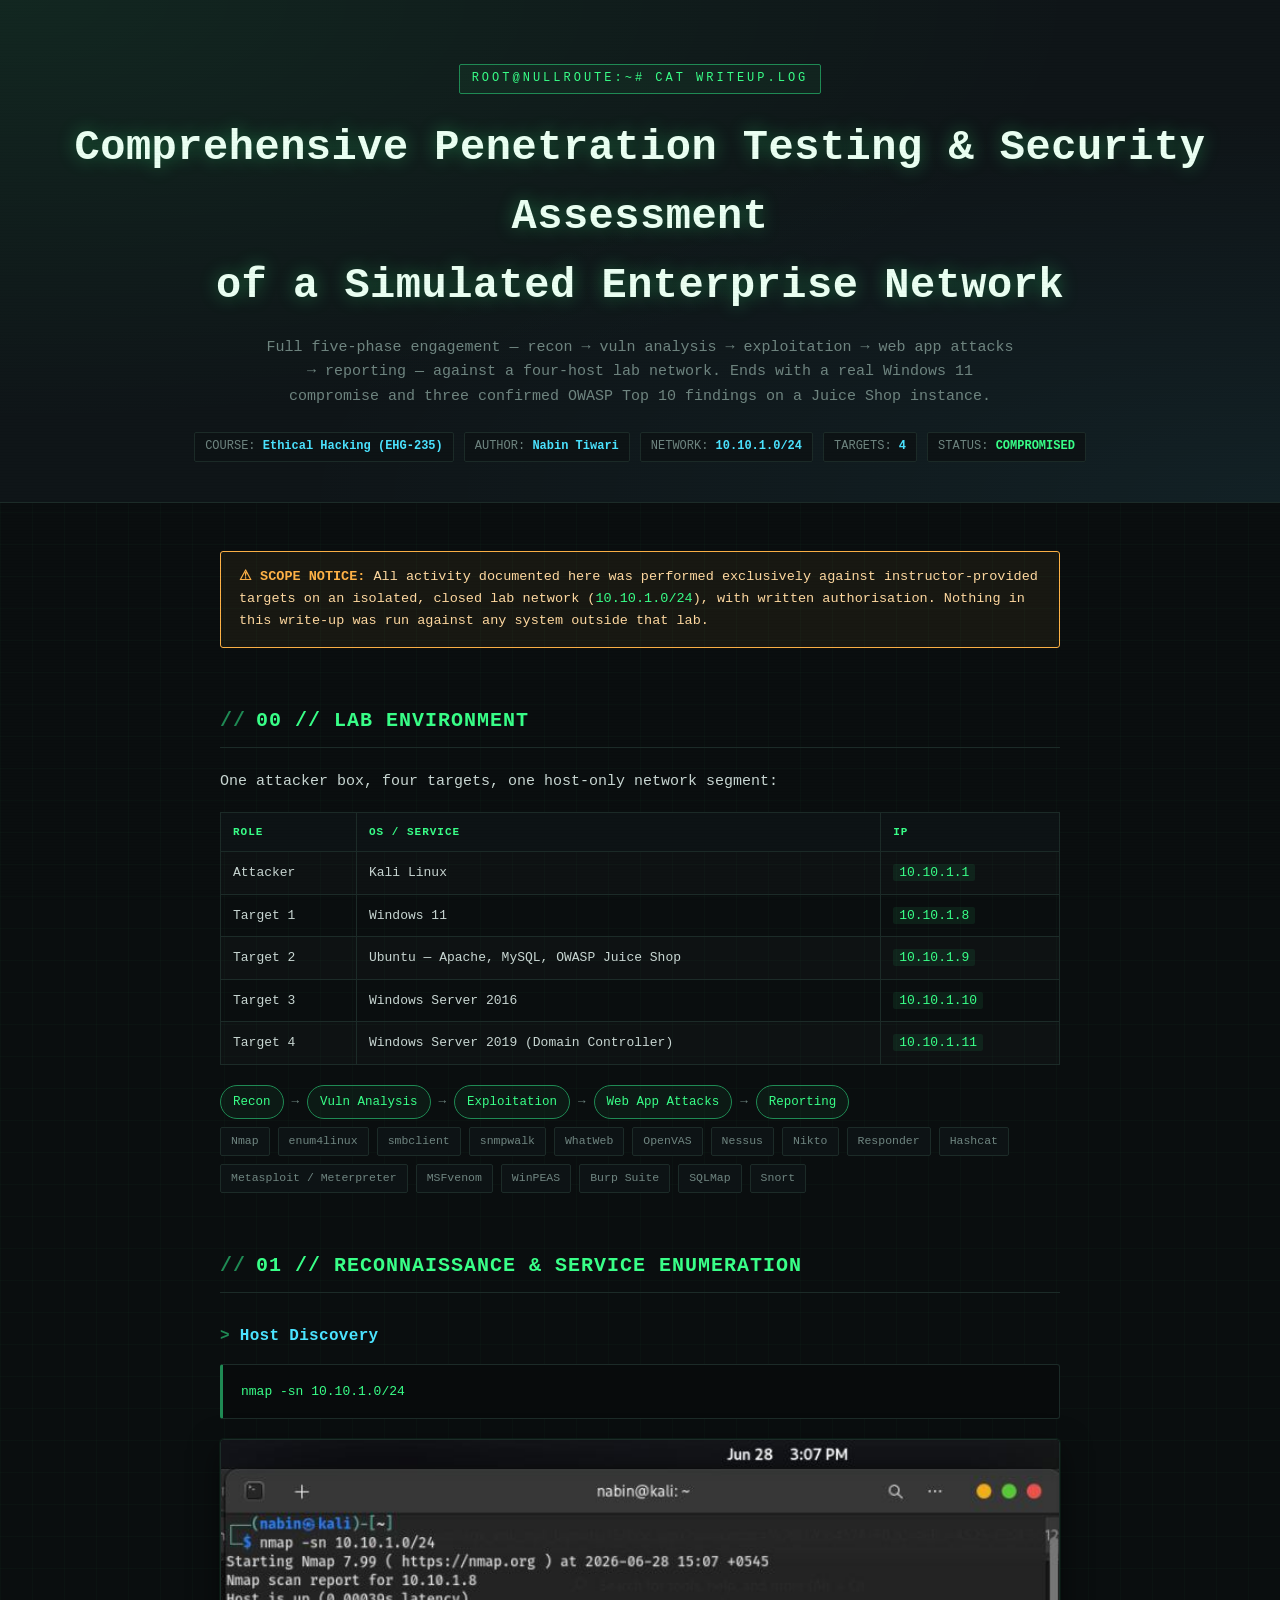
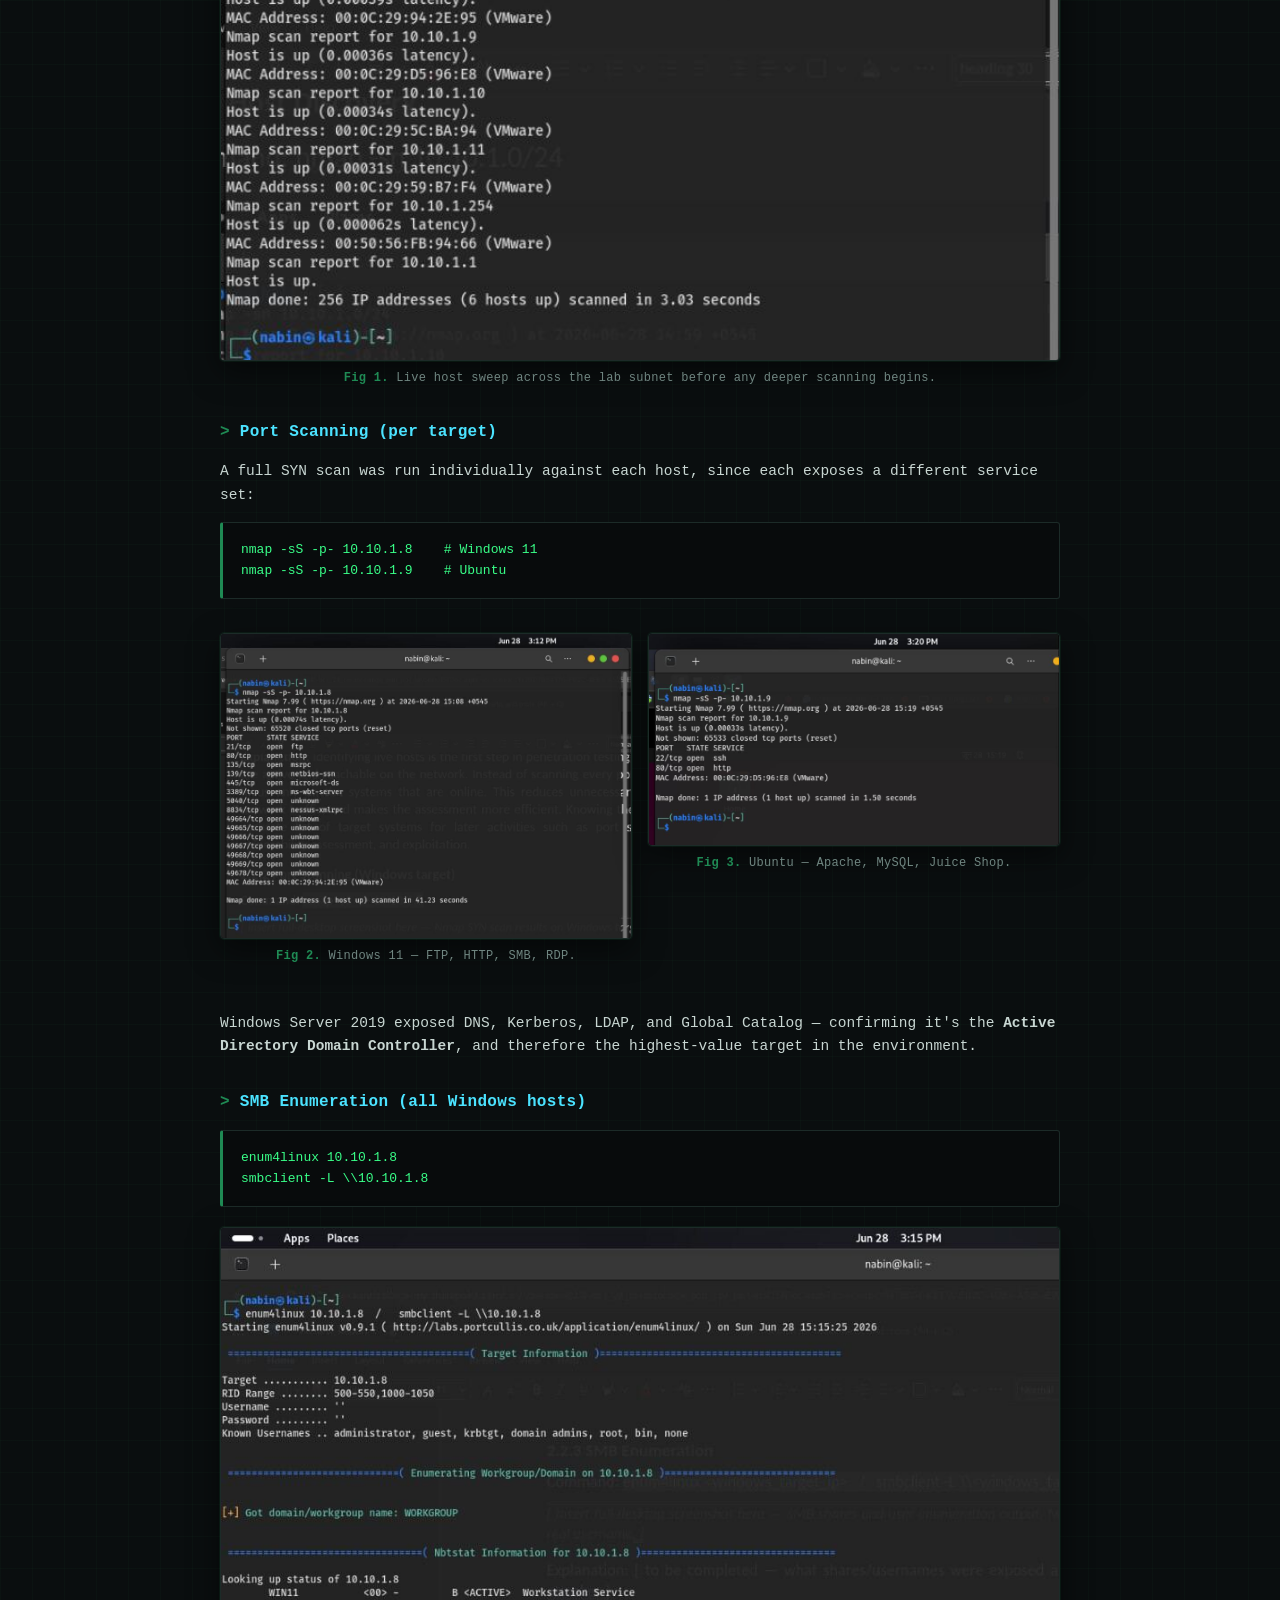
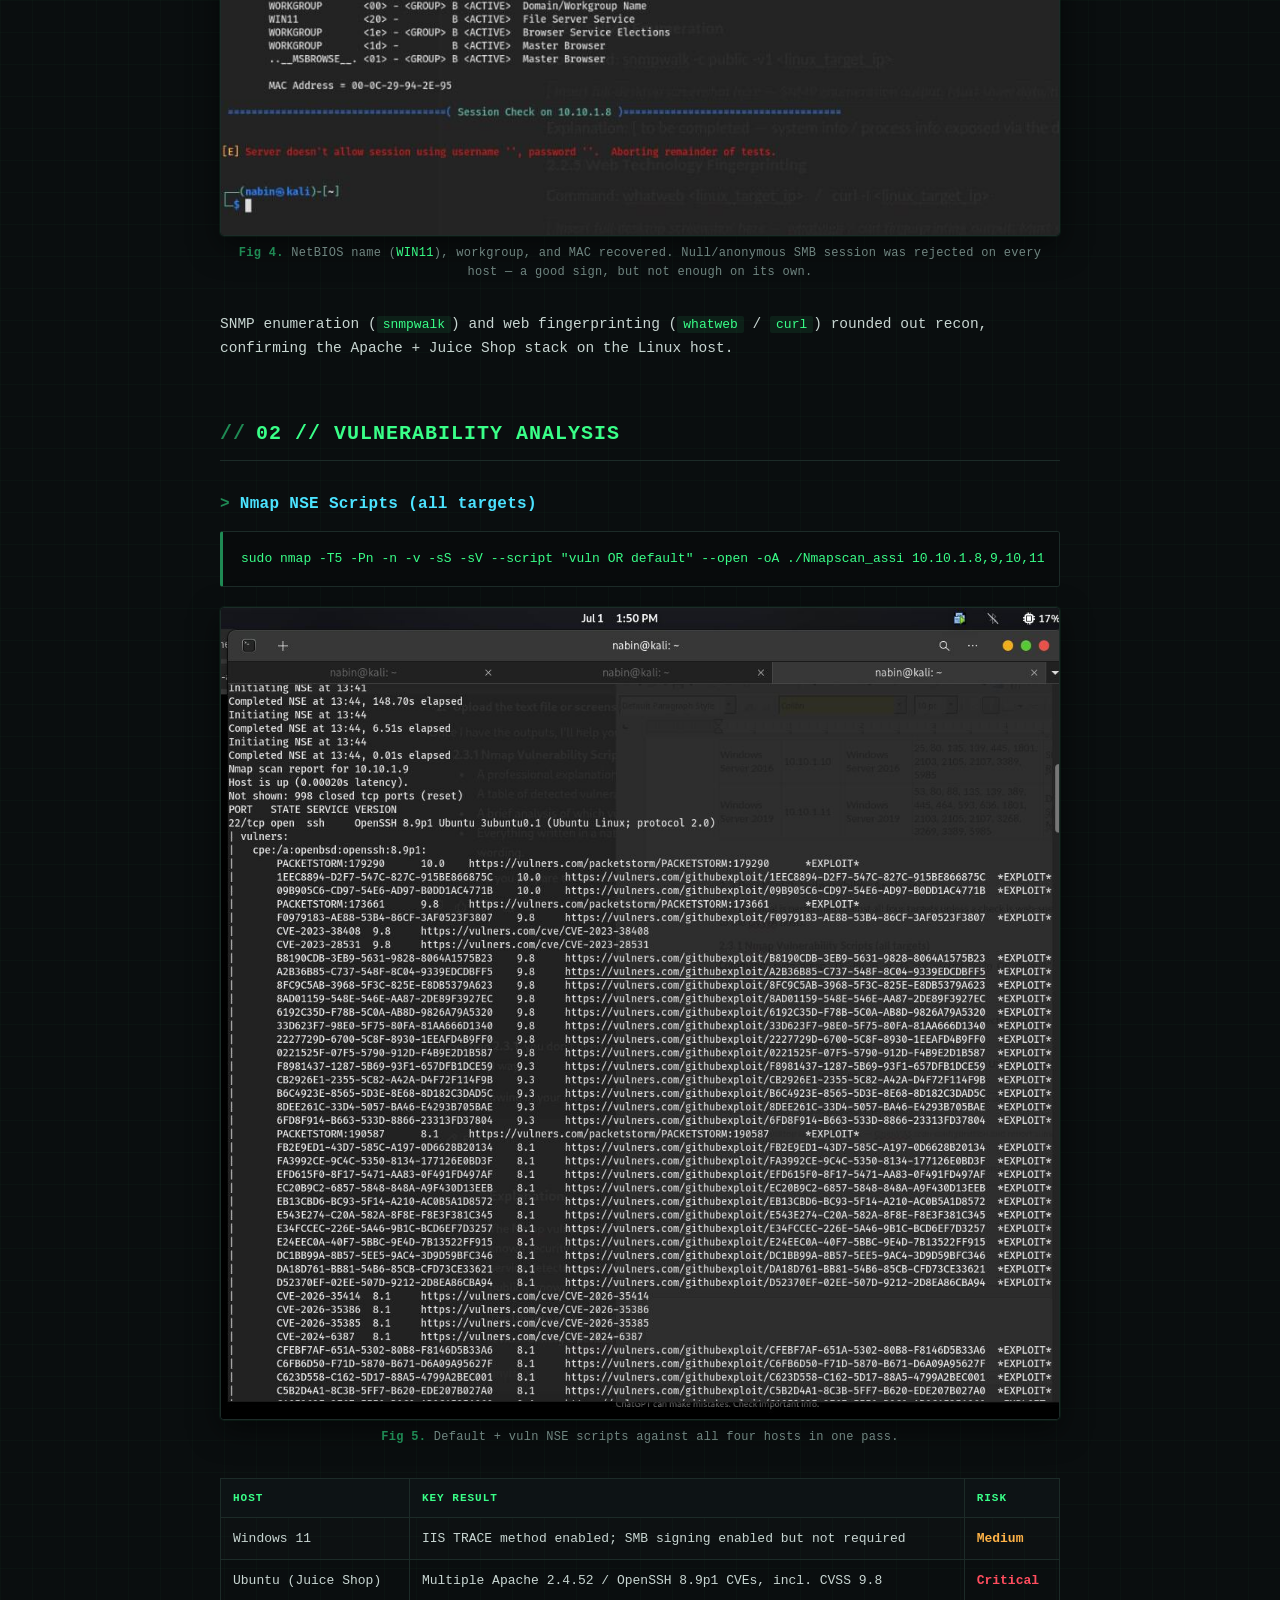
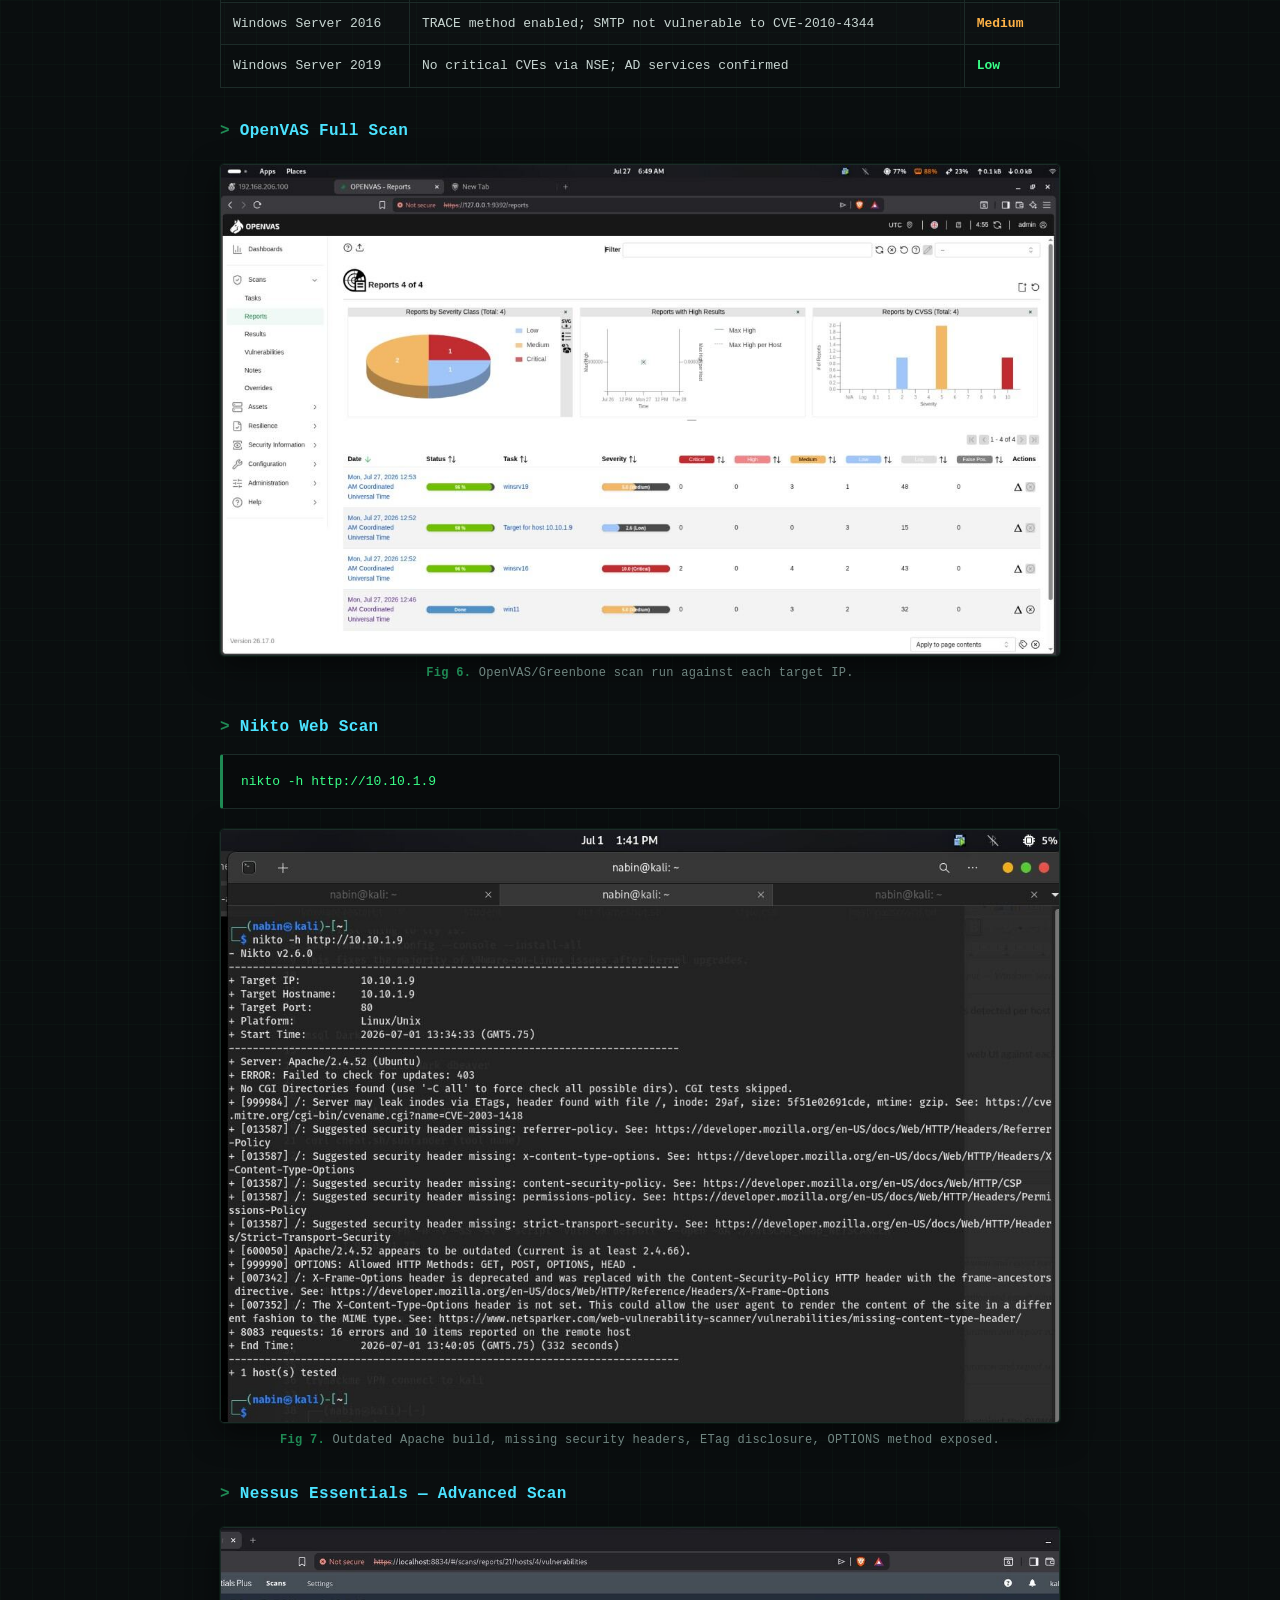
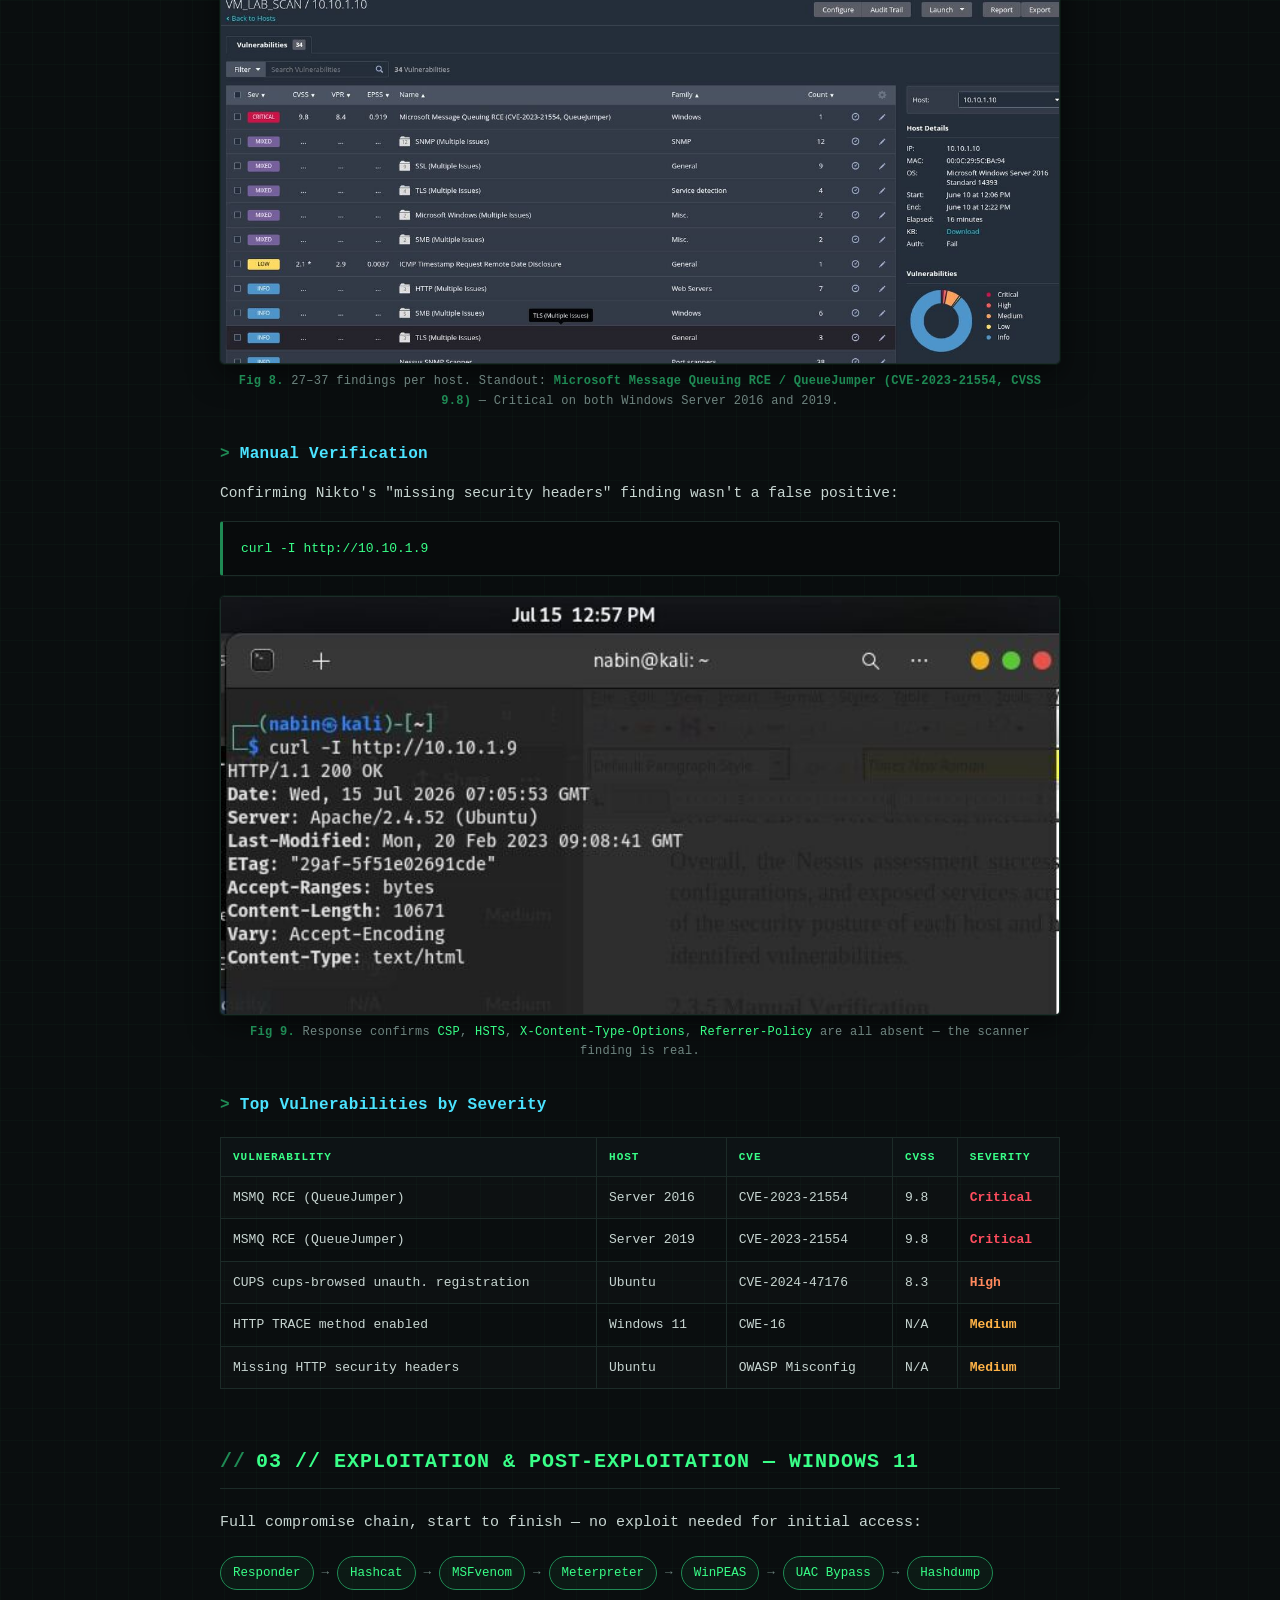
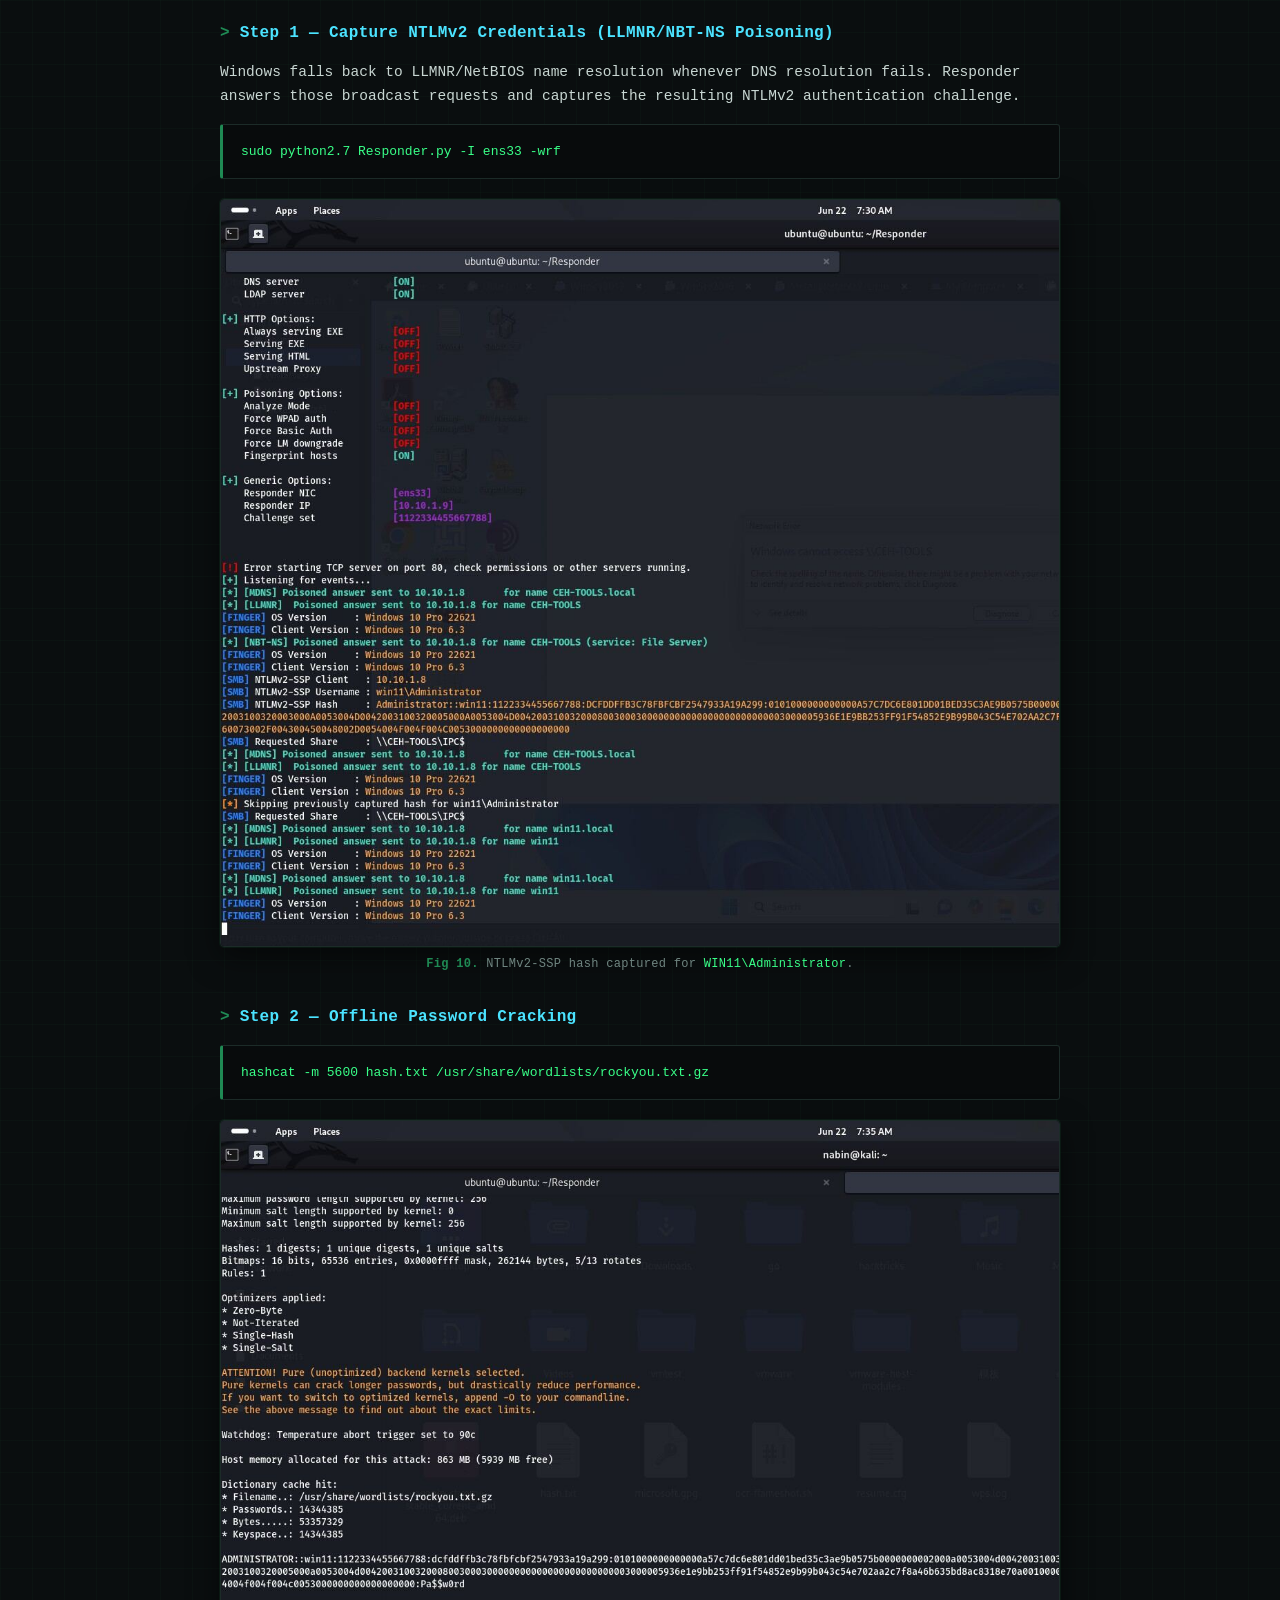
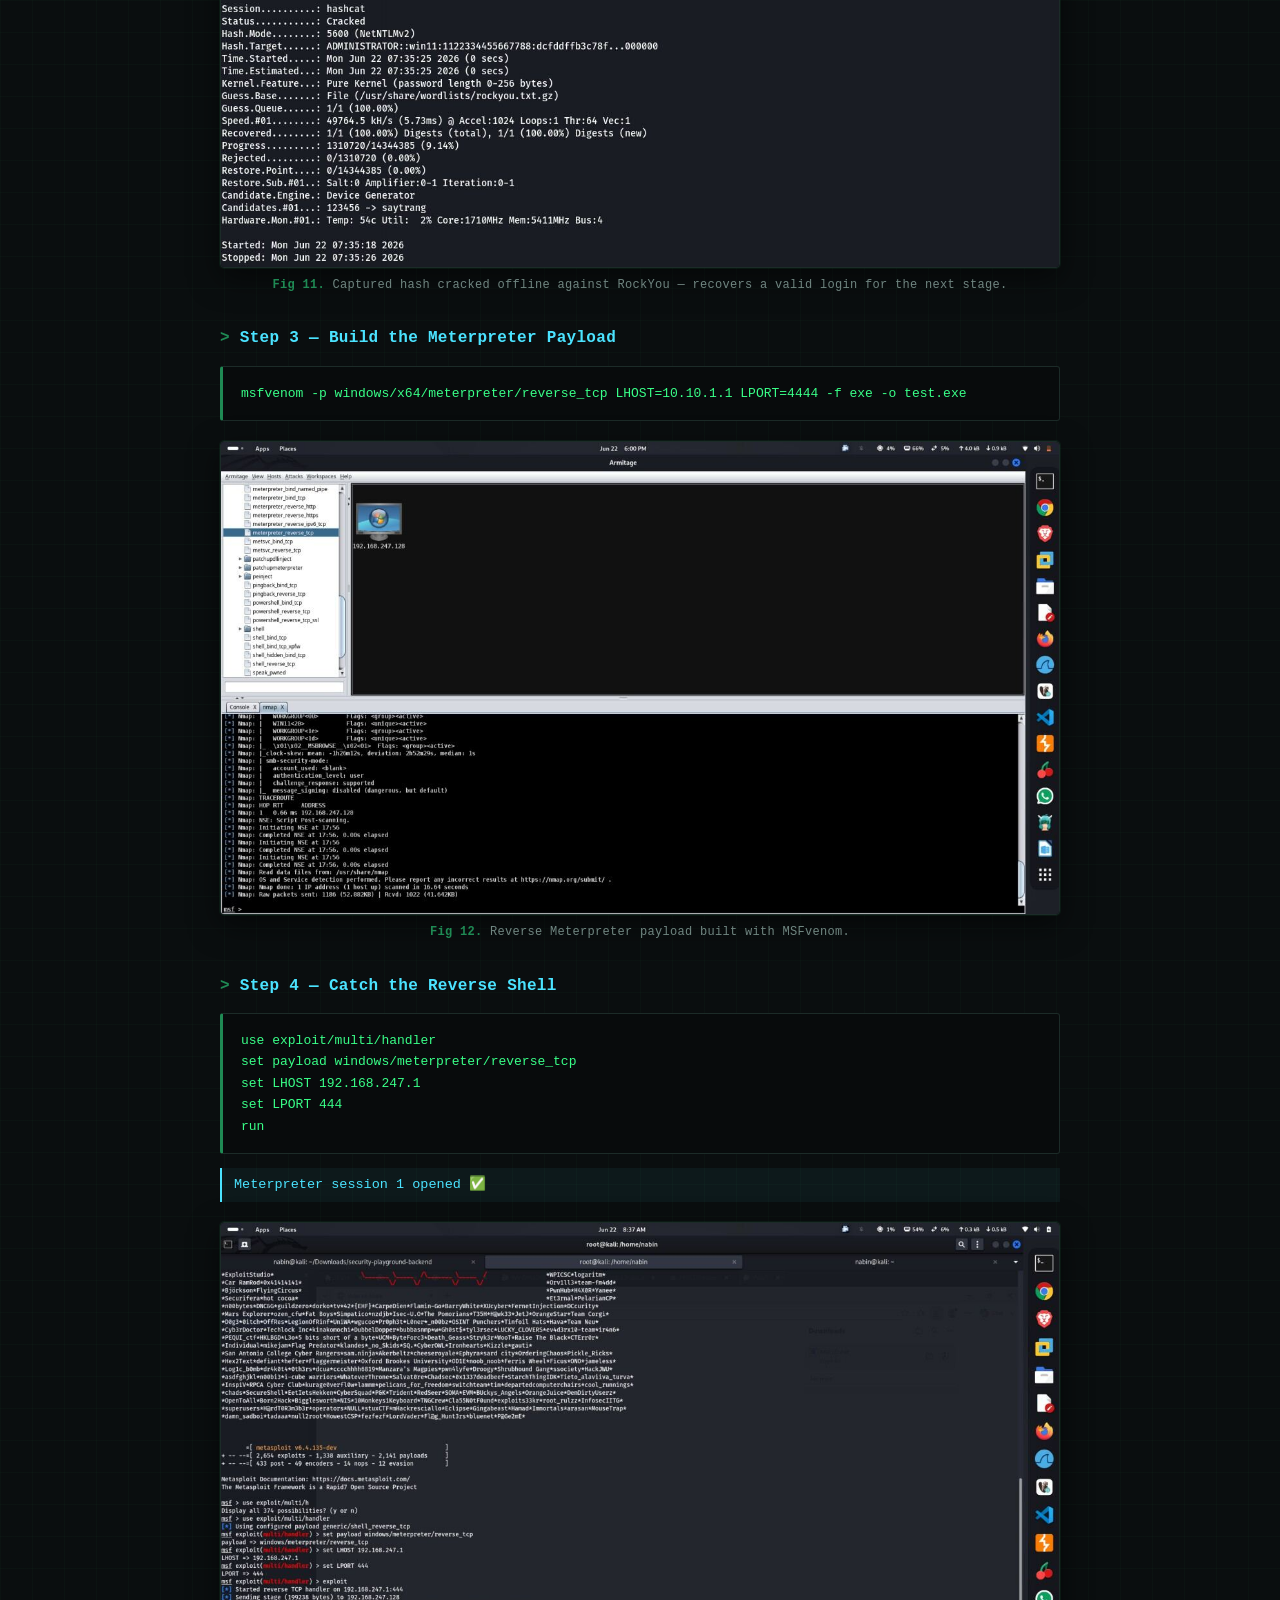
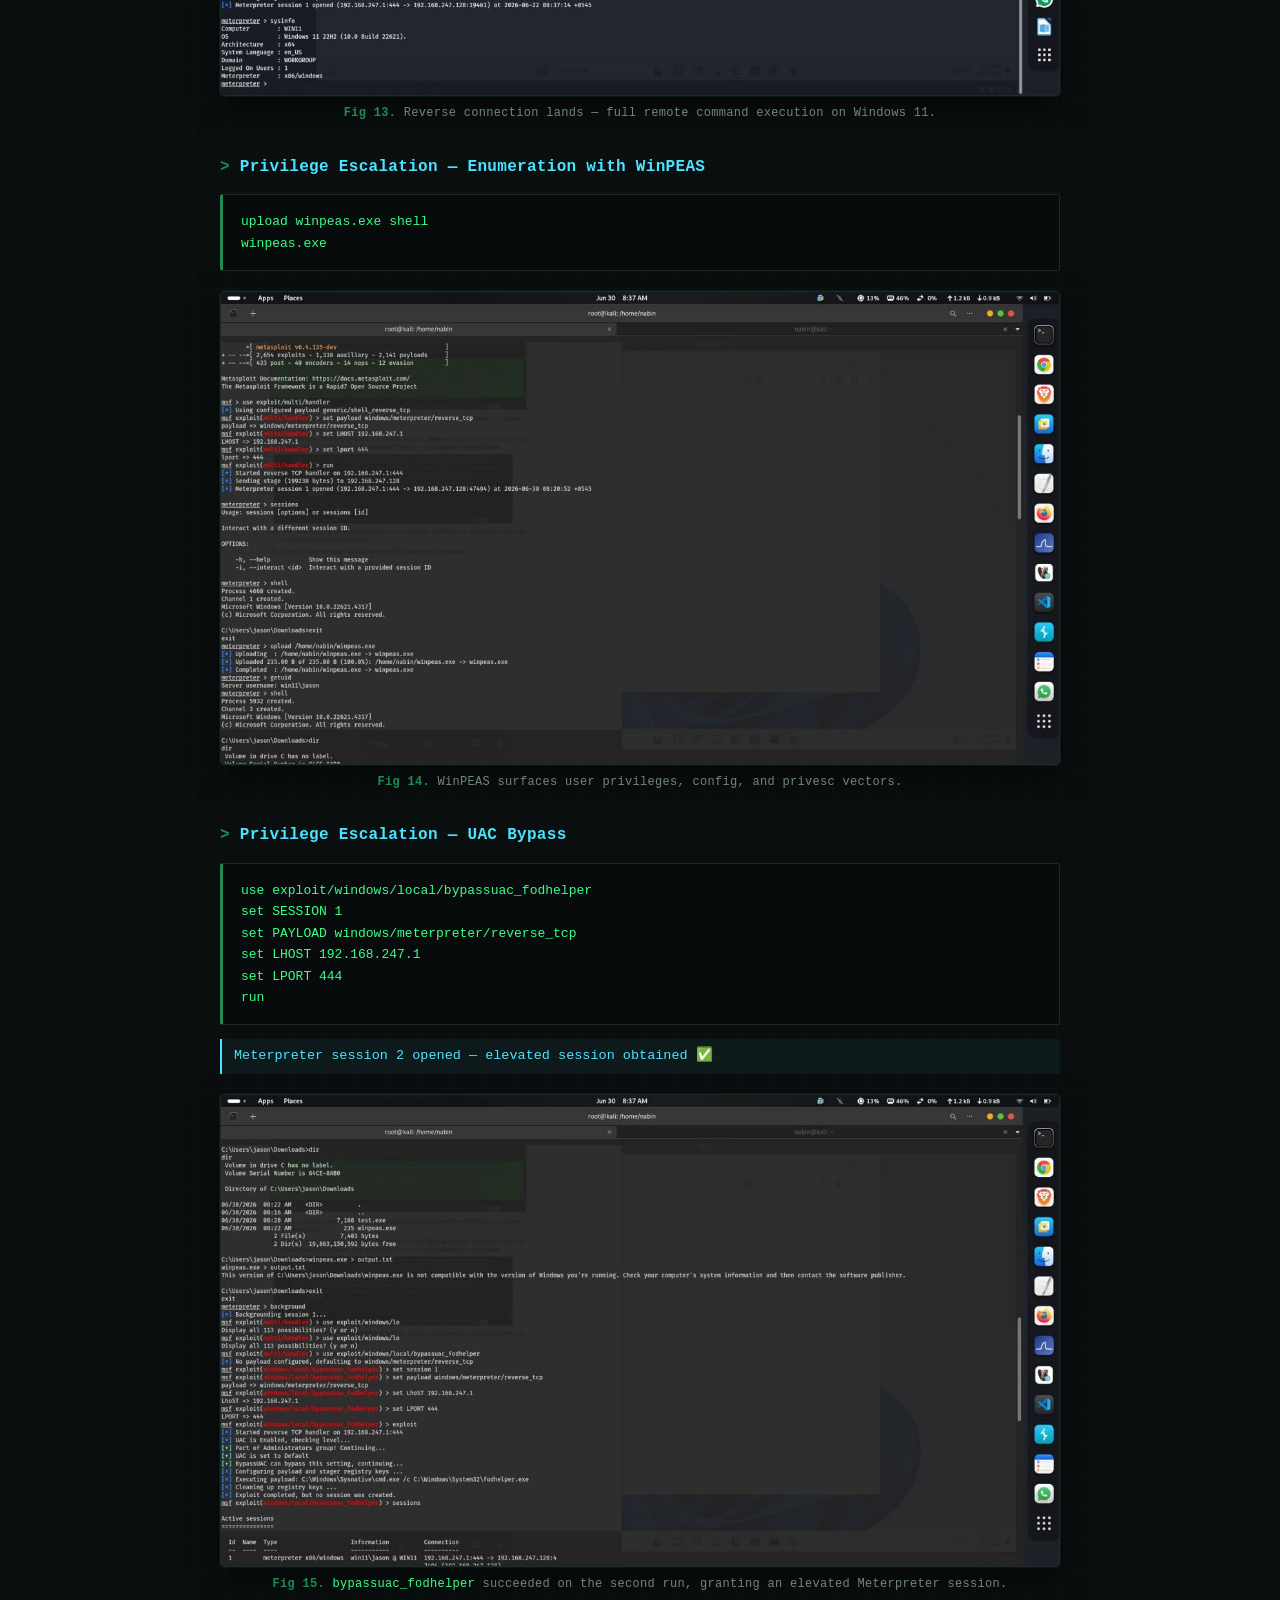
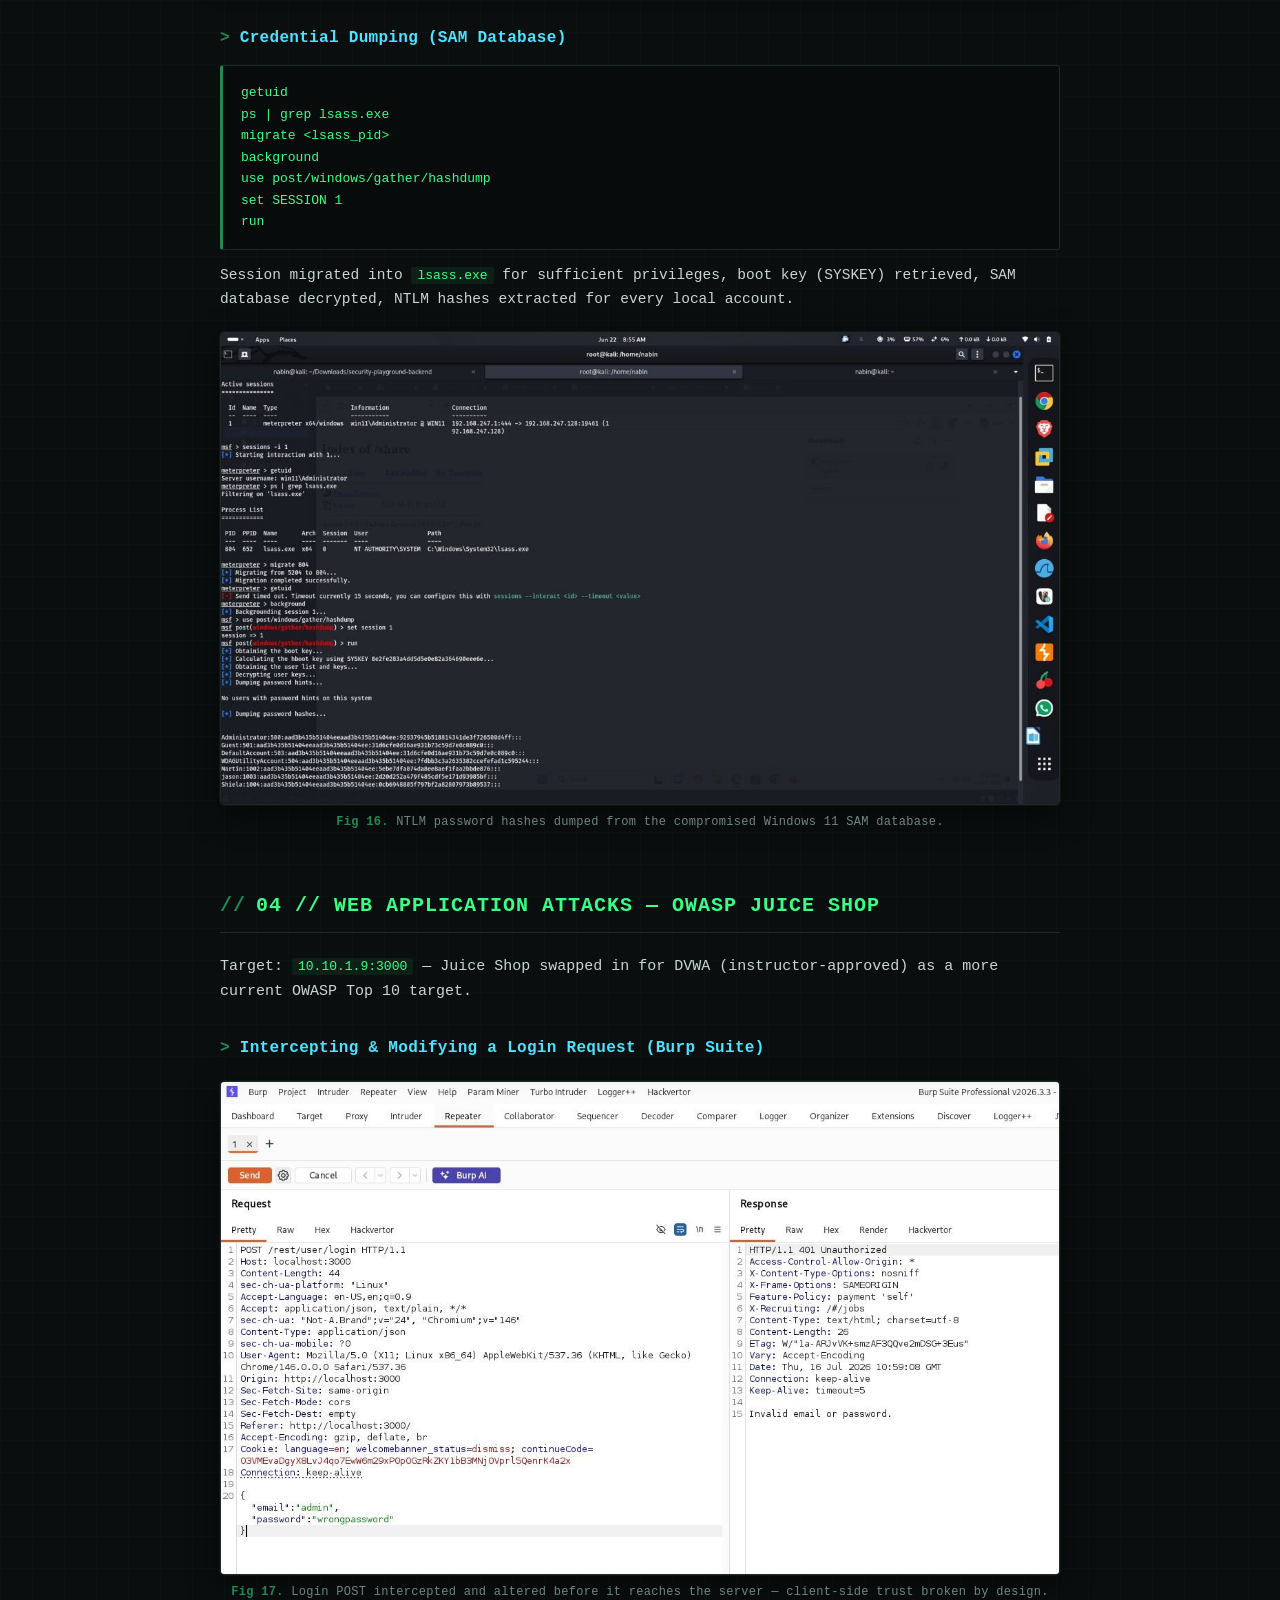
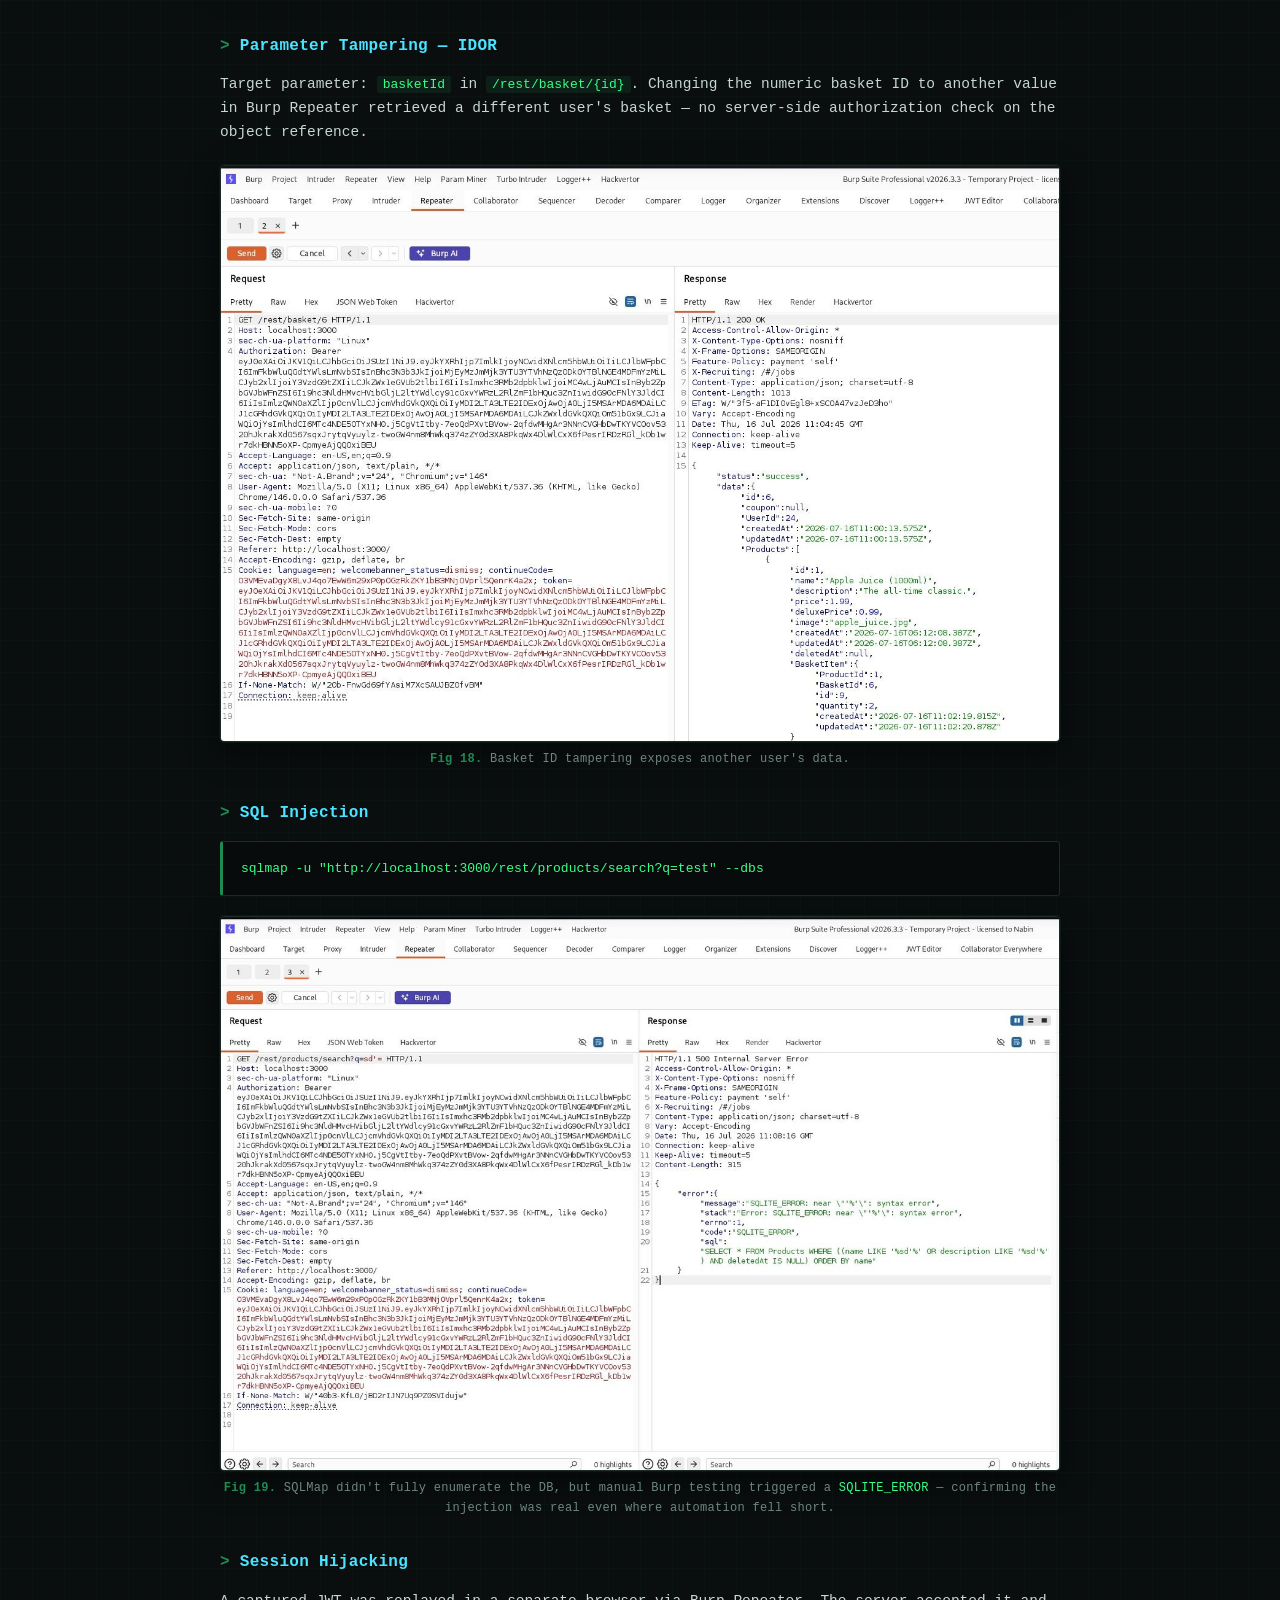
==== articles/enterprise-pentest-lab/index.html @ 8667513e "Add files via upload" ====
<!DOCTYPE html>
<html lang="en">
<head>
<meta charset="UTF-8">
<meta name="viewport" content="width=device-width, initial-scale=1.0">
<title>NULLROUTE // Comprehensive Penetration Test — Simulated Enterprise Network</title>
<style>
  :root{
    --bg:#0a0e0f;
    --bg-alt:#0f1518;
    --panel:#0d1315;
    --border:#1c2b28;
    --green:#39ff88;
    --green-dim:#1f8a54;
    --cyan:#4be3ff;
    --red:#ff4d5e;
    --amber:#ffb347;
    --text:#c8d6d2;
    --text-dim:#6f8580;
    --mono: 'JetBrains Mono','Fira Code','Consolas',monospace;
  }
  *{box-sizing:border-box;}
  html,body{margin:0;padding:0;background:var(--bg);color:var(--text);font-family:var(--mono);}
  body{
    background-image:
      linear-gradient(rgba(57,255,136,0.02) 1px, transparent 1px),
      linear-gradient(90deg, rgba(57,255,136,0.02) 1px, transparent 1px);
    background-size: 32px 32px;
    line-height:1.65;
  }
  a{color:var(--cyan);text-decoration:none;border-bottom:1px dashed var(--cyan);}
  a:hover{color:var(--green);border-color:var(--green);}

  .scanlines{
    pointer-events:none;position:fixed;inset:0;z-index:9999;
    background:repeating-linear-gradient(180deg, rgba(0,0,0,0) 0, rgba(0,0,0,0) 2px, rgba(0,0,0,0.12) 3px);
    opacity:0.35;
  }

  header.hero{
    border-bottom:1px solid var(--border);
    padding:64px 24px 40px;
    background:
      radial-gradient(ellipse at top left, rgba(57,255,136,0.08), transparent 60%),
      radial-gradient(ellipse at bottom right, rgba(75,227,255,0.06), transparent 55%),
      var(--bg-alt);
    text-align:center;
  }
  .tag{
    display:inline-block;color:var(--green);border:1px solid var(--green-dim);
    padding:4px 12px;font-size:12px;letter-spacing:3px;text-transform:uppercase;
    border-radius:2px;margin-bottom:20px;background:rgba(57,255,136,0.05);
  }
  h1.title{
    font-size:clamp(24px,4vw,42px);color:#eafff2;margin:0 0 14px;
    text-shadow:0 0 18px rgba(57,255,136,0.35);letter-spacing:0.5px;
  }
  .subtitle{color:var(--text-dim);font-size:15px;max-width:760px;margin:0 auto 22px;}
  .meta-row{display:flex;flex-wrap:wrap;gap:10px;justify-content:center;font-size:12px;color:var(--text-dim);}
  .meta-row span{border:1px solid var(--border);padding:4px 10px;border-radius:2px;background:var(--panel);}
  .meta-row b{color:var(--cyan);}

  main{max-width:880px;margin:0 auto;padding:48px 20px 100px;}

  .callout{
    border:1px solid var(--amber);background:rgba(255,179,71,0.06);
    color:#ffd9a0;padding:14px 18px;border-radius:3px;font-size:13.5px;margin:0 0 40px;
  }
  .callout b{color:var(--amber);}

  h2.section{
    color:var(--green);font-size:20px;letter-spacing:1px;text-transform:uppercase;
    border-bottom:1px solid var(--border);padding-bottom:10px;margin:56px 0 22px;
    display:flex;align-items:center;gap:10px;
  }
  h2.section::before{content:"//";color:var(--green-dim);}
  h3.sub{color:var(--cyan);font-size:16px;margin:30px 0 12px;letter-spacing:0.3px;}
  h3.sub::before{content:"> ";color:var(--green-dim);}

  p{color:var(--text);font-size:14.5px;}
  .lead{color:var(--text);font-size:15px;}

  pre{
    background:#080b0c;border:1px solid var(--border);border-left:3px solid var(--green-dim);
    padding:16px 18px;border-radius:3px;overflow-x:auto;font-size:13px;color:var(--green);
    margin:14px 0;
  }
  code{color:var(--green);}
  p code, li code, td code{
    background:rgba(57,255,136,0.08);padding:1px 6px;border-radius:2px;font-size:13px;
  }

  .result-line{
    color:var(--cyan);font-size:13.5px;border-left:2px solid var(--cyan);
    padding:6px 12px;background:rgba(75,227,255,0.05);margin:14px 0;
  }

  figure{margin:20px 0 30px;}
  figure img{
    width:100%;display:block;border:1px solid var(--border);border-radius:4px;
    box-shadow:0 0 0 1px rgba(57,255,136,0.06), 0 10px 30px rgba(0,0,0,0.5);
  }
  figcaption{
    font-size:12px;color:var(--text-dim);margin-top:8px;text-align:center;letter-spacing:0.3px;
  }
  figcaption b{color:var(--green-dim);}
  .fig-grid{display:grid;grid-template-columns:1fr 1fr;gap:16px;}
  @media (max-width:640px){.fig-grid{grid-template-columns:1fr;}}

  table{width:100%;border-collapse:collapse;margin:18px 0;font-size:13px;}
  th,td{border:1px solid var(--border);padding:10px 12px;text-align:left;vertical-align:top;}
  th{background:var(--panel);color:var(--green);text-transform:uppercase;font-size:11px;letter-spacing:1px;}
  tr:nth-child(even){background:rgba(255,255,255,0.015);}
  .risk-critical{color:var(--red);font-weight:bold;}
  .risk-high{color:#ff8a5e;font-weight:bold;}
  .risk-medium{color:var(--amber);font-weight:bold;}
  .risk-low{color:var(--green);font-weight:bold;}

  .chain{
    display:flex;flex-wrap:wrap;gap:8px;align-items:center;margin:20px 0 8px;
    font-size:12.5px;
  }
  .chain span{
    border:1px solid var(--green-dim);color:var(--green);padding:6px 12px;border-radius:20px;
    background:rgba(57,255,136,0.05);
  }
  .chain i{color:var(--text-dim);}

  ul{padding-left:20px;}
  li{margin-bottom:6px;font-size:14.5px;}

  .toolbar{
    display:flex;flex-wrap:wrap;gap:8px;margin:8px 0 0;
  }
  .toolbar span{
    font-size:11.5px;border:1px solid var(--border);color:var(--text-dim);
    padding:4px 10px;border-radius:2px;background:var(--panel);
  }

  footer{
    border-top:1px solid var(--border);padding:40px 20px;text-align:center;
    color:var(--text-dim);font-size:12.5px;background:var(--bg-alt);
  }
  footer .links a{margin:0 8px;}
  .prompt{color:var(--green-dim);}

  ::selection{background:rgba(57,255,136,0.25);color:#fff;}
</style>
</head>
<body>
<div class="scanlines"></div>

<header class="hero">
  <div class="tag">root@nullroute:~# cat writeup.log</div>
  <h1 class="title">Comprehensive Penetration Testing &amp; Security Assessment<br>of a Simulated Enterprise Network</h1>
  <p class="subtitle">Full five-phase engagement — recon → vuln analysis → exploitation → web app attacks → reporting — against a four-host lab network. Ends with a real Windows 11 compromise and three confirmed OWASP Top 10 findings on a Juice Shop instance.</p>
  <div class="meta-row">
    <span>COURSE: <b>Ethical Hacking (EHG-235)</b></span>
    <span>AUTHOR: <b>Nabin Tiwari</b></span>
    <span>NETWORK: <b>10.10.1.0/24</b></span>
    <span>TARGETS: <b>4</b></span>
    <span>STATUS: <b style="color:var(--green)">COMPROMISED</b></span>
  </div>
</header>

<main>

  <div class="callout">
    <b>⚠ SCOPE NOTICE:</b> All activity documented here was performed exclusively against instructor-provided targets on an isolated, closed lab network (<code>10.10.1.0/24</code>), with written authorisation. Nothing in this write-up was run against any system outside that lab.
  </div>

  <h2 class="section">00 // Lab Environment</h2>
  <p class="lead">One attacker box, four targets, one host-only network segment:</p>
  <table>
    <tr><th>Role</th><th>OS / Service</th><th>IP</th></tr>
    <tr><td>Attacker</td><td>Kali Linux</td><td><code>10.10.1.1</code></td></tr>
    <tr><td>Target 1</td><td>Windows 11</td><td><code>10.10.1.8</code></td></tr>
    <tr><td>Target 2</td><td>Ubuntu — Apache, MySQL, OWASP Juice Shop</td><td><code>10.10.1.9</code></td></tr>
    <tr><td>Target 3</td><td>Windows Server 2016</td><td><code>10.10.1.10</code></td></tr>
    <tr><td>Target 4</td><td>Windows Server 2019 (Domain Controller)</td><td><code>10.10.1.11</code></td></tr>
  </table>

  <div class="chain">
    <span>Recon</span><i>→</i><span>Vuln Analysis</span><i>→</i><span>Exploitation</span><i>→</i><span>Web App Attacks</span><i>→</i><span>Reporting</span>
  </div>
  <div class="toolbar">
    <span>Nmap</span><span>enum4linux</span><span>smbclient</span><span>snmpwalk</span><span>WhatWeb</span>
    <span>OpenVAS</span><span>Nessus</span><span>Nikto</span><span>Responder</span><span>Hashcat</span>
    <span>Metasploit / Meterpreter</span><span>MSFvenom</span><span>WinPEAS</span><span>Burp Suite</span><span>SQLMap</span><span>Snort</span>
  </div>

  <h2 class="section">01 // Reconnaissance &amp; Service Enumeration</h2>

  <h3 class="sub">Host Discovery</h3>
  <pre>nmap -sn 10.10.1.0/24</pre>
  <figure>
    <img src="[data-uri]" alt="Host discovery scan output">
    <figcaption><b>Fig 1.</b> Live host sweep across the lab subnet before any deeper scanning begins.</figcaption>
  </figure>

  <h3 class="sub">Port Scanning (per target)</h3>
  <p>A full SYN scan was run individually against each host, since each exposes a different service set:</p>
  <pre>nmap -sS -p- 10.10.1.8    # Windows 11
nmap -sS -p- 10.10.1.9    # Ubuntu</pre>
  <div class="fig-grid">
    <figure>
      <img src="[data-uri]" alt="Port scan of Windows 11 host">
      <figcaption><b>Fig 2.</b> Windows 11 — FTP, HTTP, SMB, RDP.</figcaption>
    </figure>
    <figure>
      <img src="[data-uri]" alt="Port scan of Ubuntu host">
      <figcaption><b>Fig 3.</b> Ubuntu — Apache, MySQL, Juice Shop.</figcaption>
    </figure>
  </div>
  <p>Windows Server 2019 exposed DNS, Kerberos, LDAP, and Global Catalog — confirming it's the <b>Active Directory Domain Controller</b>, and therefore the highest-value target in the environment.</p>

  <h3 class="sub">SMB Enumeration (all Windows hosts)</h3>
  <pre>enum4linux 10.10.1.8
smbclient -L \\10.10.1.8</pre>
  <figure>
    <img src="[data-uri]" alt="enum4linux SMB enumeration output">
    <figcaption><b>Fig 4.</b> NetBIOS name (<code>WIN11</code>), workgroup, and MAC recovered. Null/anonymous SMB session was rejected on every host — a good sign, but not enough on its own.</figcaption>
  </figure>
  <p>SNMP enumeration (<code>snmpwalk</code>) and web fingerprinting (<code>whatweb</code> / <code>curl</code>) rounded out recon, confirming the Apache + Juice Shop stack on the Linux host.</p>

  <h2 class="section">02 // Vulnerability Analysis</h2>

  <h3 class="sub">Nmap NSE Scripts (all targets)</h3>
  <pre>sudo nmap -T5 -Pn -n -v -sS -sV --script "vuln OR default" --open -oA ./Nmapscan_assi 10.10.1.8,9,10,11</pre>
  <figure>
    <img src="[data-uri]" alt="Nmap vulnerability script scan results">
    <figcaption><b>Fig 5.</b> Default + vuln NSE scripts against all four hosts in one pass.</figcaption>
  </figure>

  <table>
    <tr><th>Host</th><th>Key Result</th><th>Risk</th></tr>
    <tr><td>Windows 11</td><td>IIS TRACE method enabled; SMB signing enabled but not required</td><td class="risk-medium">Medium</td></tr>
    <tr><td>Ubuntu (Juice Shop)</td><td>Multiple Apache 2.4.52 / OpenSSH 8.9p1 CVEs, incl. CVSS 9.8</td><td class="risk-critical">Critical</td></tr>
    <tr><td>Windows Server 2016</td><td>TRACE method enabled; SMTP not vulnerable to CVE-2010-4344</td><td class="risk-medium">Medium</td></tr>
    <tr><td>Windows Server 2019</td><td>No critical CVEs via NSE; AD services confirmed</td><td class="risk-low">Low</td></tr>
  </table>

  <h3 class="sub">OpenVAS Full Scan</h3>
  <figure>
    <img src="[data-uri]" alt="OpenVAS vulnerability scan report">
    <figcaption><b>Fig 6.</b> OpenVAS/Greenbone scan run against each target IP.</figcaption>
  </figure>

  <h3 class="sub">Nikto Web Scan</h3>
  <pre>nikto -h http://10.10.1.9</pre>
  <figure>
    <img src="[data-uri]" alt="Nikto web server scan output">
    <figcaption><b>Fig 7.</b> Outdated Apache build, missing security headers, ETag disclosure, OPTIONS method exposed.</figcaption>
  </figure>

  <h3 class="sub">Nessus Essentials — Advanced Scan</h3>
  <figure>
    <img src="[data-uri]" alt="Nessus advanced scan results">
    <figcaption><b>Fig 8.</b> 27–37 findings per host. Standout: <b>Microsoft Message Queuing RCE / QueueJumper (CVE-2023-21554, CVSS 9.8)</b> — Critical on both Windows Server 2016 and 2019.</figcaption>
  </figure>

  <h3 class="sub">Manual Verification</h3>
  <p>Confirming Nikto's "missing security headers" finding wasn't a false positive:</p>
  <pre>curl -I http://10.10.1.9</pre>
  <figure>
    <img src="[data-uri]" alt="Manual verification of missing HTTP security headers with curl">
    <figcaption><b>Fig 9.</b> Response confirms <code>CSP</code>, <code>HSTS</code>, <code>X-Content-Type-Options</code>, <code>Referrer-Policy</code> are all absent — the scanner finding is real.</figcaption>
  </figure>

  <h3 class="sub">Top Vulnerabilities by Severity</h3>
  <table>
    <tr><th>Vulnerability</th><th>Host</th><th>CVE</th><th>CVSS</th><th>Severity</th></tr>
    <tr><td>MSMQ RCE (QueueJumper)</td><td>Server 2016</td><td>CVE-2023-21554</td><td>9.8</td><td class="risk-critical">Critical</td></tr>
    <tr><td>MSMQ RCE (QueueJumper)</td><td>Server 2019</td><td>CVE-2023-21554</td><td>9.8</td><td class="risk-critical">Critical</td></tr>
    <tr><td>CUPS cups-browsed unauth. registration</td><td>Ubuntu</td><td>CVE-2024-47176</td><td>8.3</td><td class="risk-high">High</td></tr>
    <tr><td>HTTP TRACE method enabled</td><td>Windows 11</td><td>CWE-16</td><td>N/A</td><td class="risk-medium">Medium</td></tr>
    <tr><td>Missing HTTP security headers</td><td>Ubuntu</td><td>OWASP Misconfig</td><td>N/A</td><td class="risk-medium">Medium</td></tr>
  </table>

  <h2 class="section">03 // Exploitation &amp; Post-Exploitation — Windows 11</h2>
  <p class="lead">Full compromise chain, start to finish — no exploit needed for initial access:</p>
  <div class="chain">
    <span>Responder</span><i>→</i><span>Hashcat</span><i>→</i><span>MSFvenom</span><i>→</i><span>Meterpreter</span><i>→</i><span>WinPEAS</span><i>→</i><span>UAC Bypass</span><i>→</i><span>Hashdump</span>
  </div>

  <h3 class="sub">Step 1 — Capture NTLMv2 Credentials (LLMNR/NBT-NS Poisoning)</h3>
  <p>Windows falls back to LLMNR/NetBIOS name resolution whenever DNS resolution fails. Responder answers those broadcast requests and captures the resulting NTLMv2 authentication challenge.</p>
  <pre>sudo python2.7 Responder.py -I ens33 -wrf</pre>
  <figure>
    <img src="[data-uri]" alt="Responder capturing NTLMv2 credentials">
    <figcaption><b>Fig 10.</b> NTLMv2-SSP hash captured for <code>WIN11\Administrator</code>.</figcaption>
  </figure>

  <h3 class="sub">Step 2 — Offline Password Cracking</h3>
  <pre>hashcat -m 5600 hash.txt /usr/share/wordlists/rockyou.txt.gz</pre>
  <figure>
    <img src="[data-uri]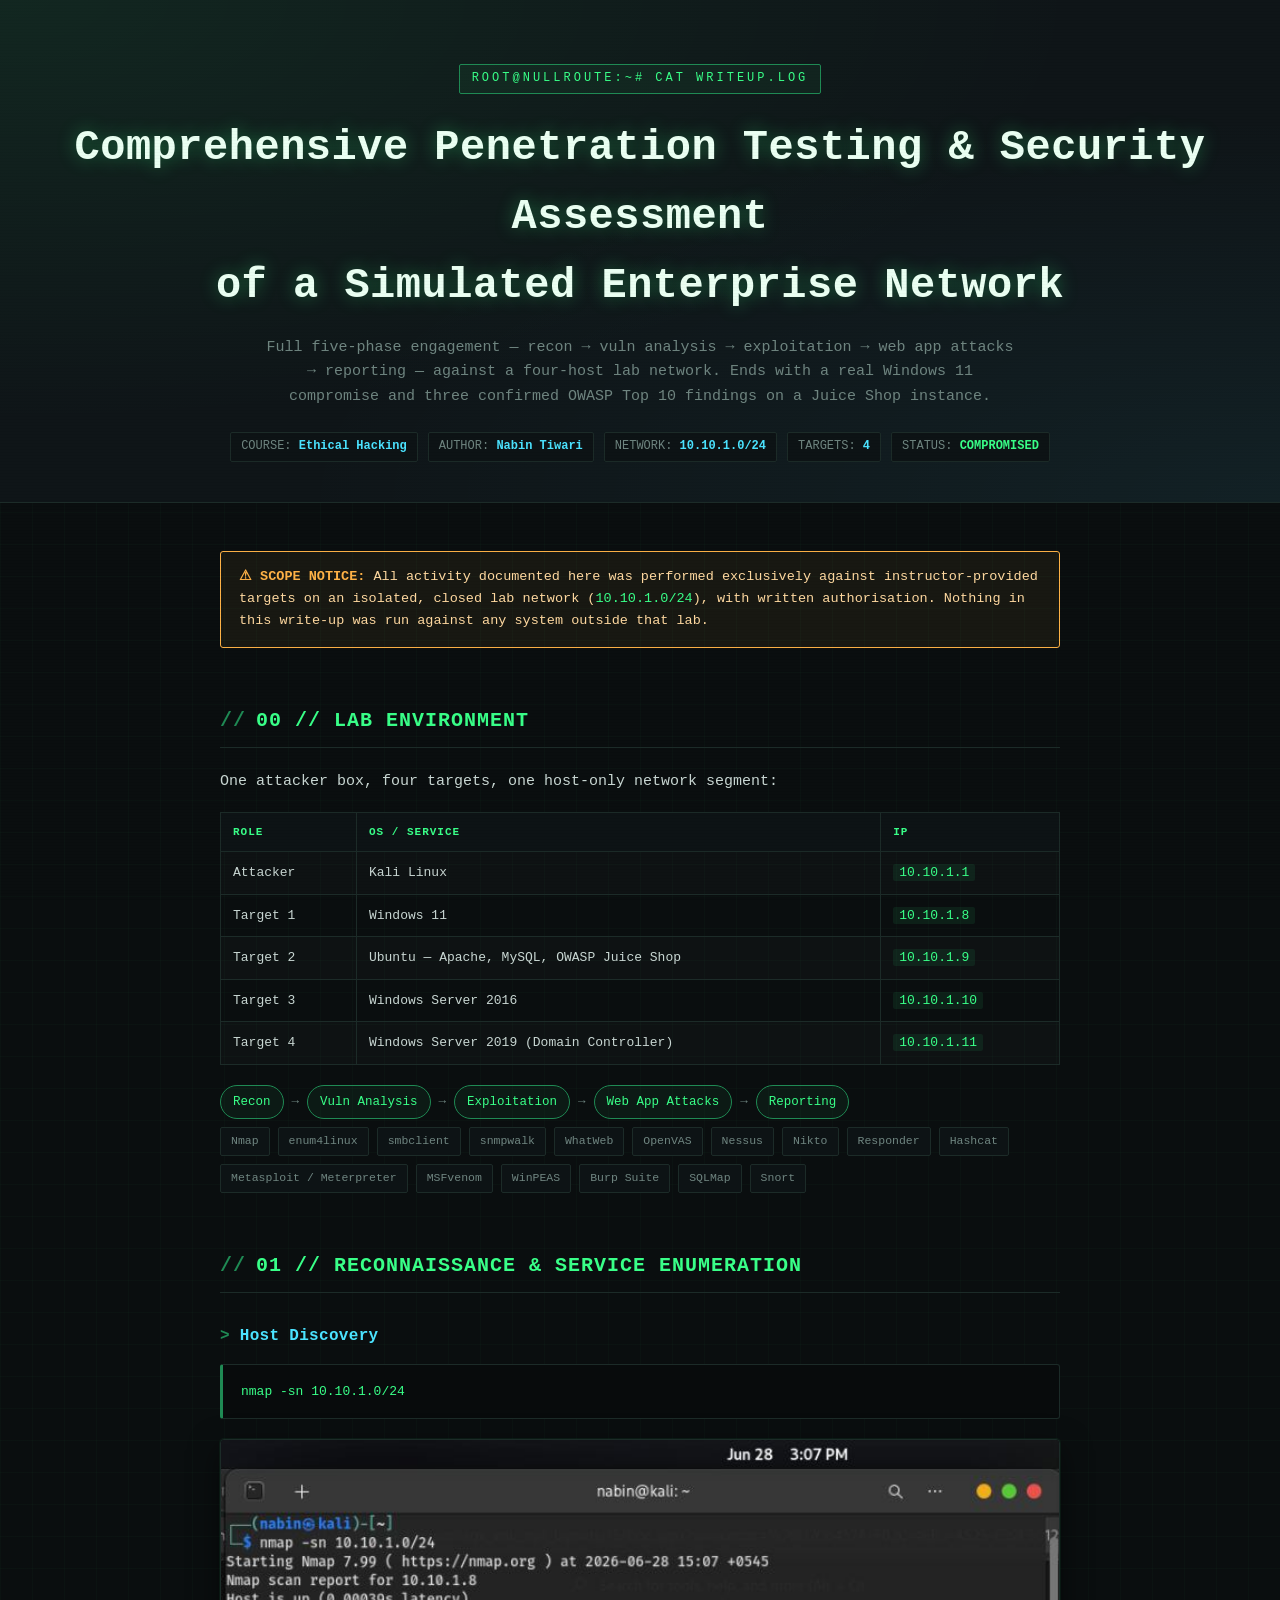
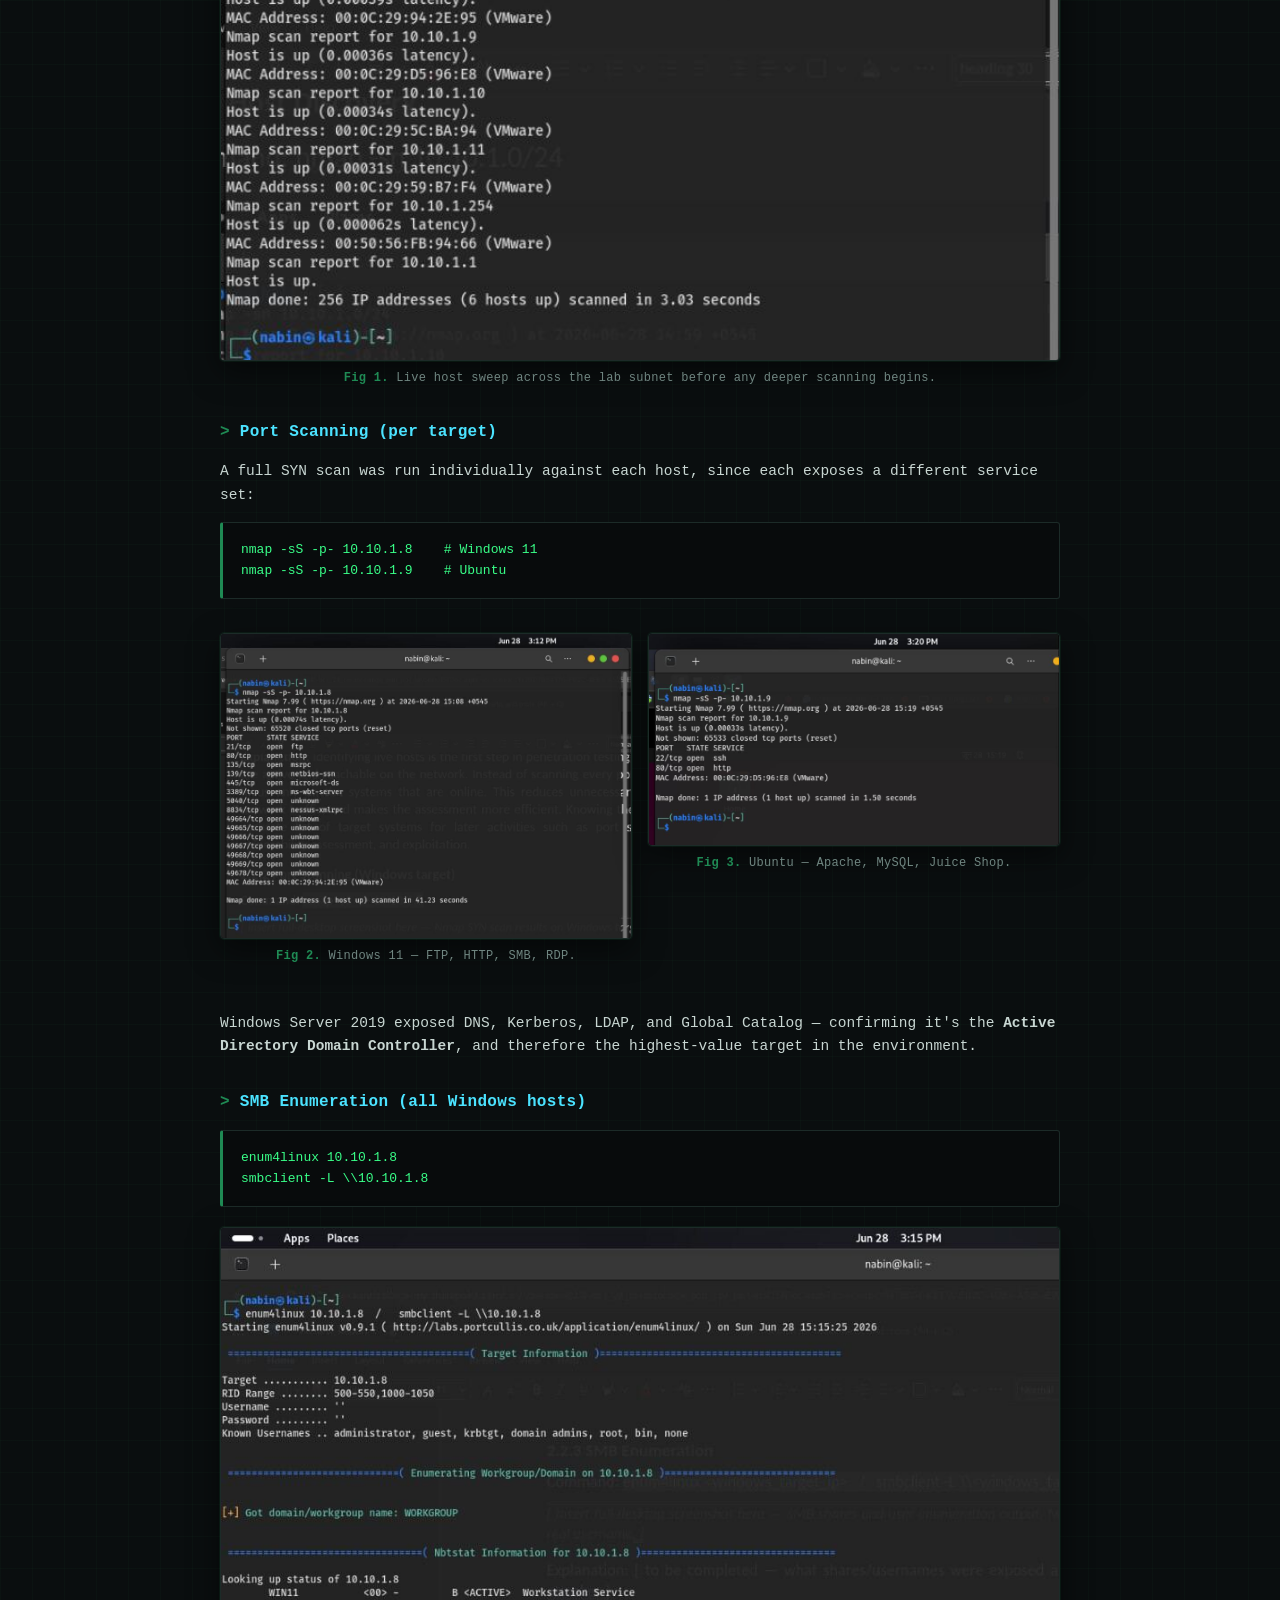
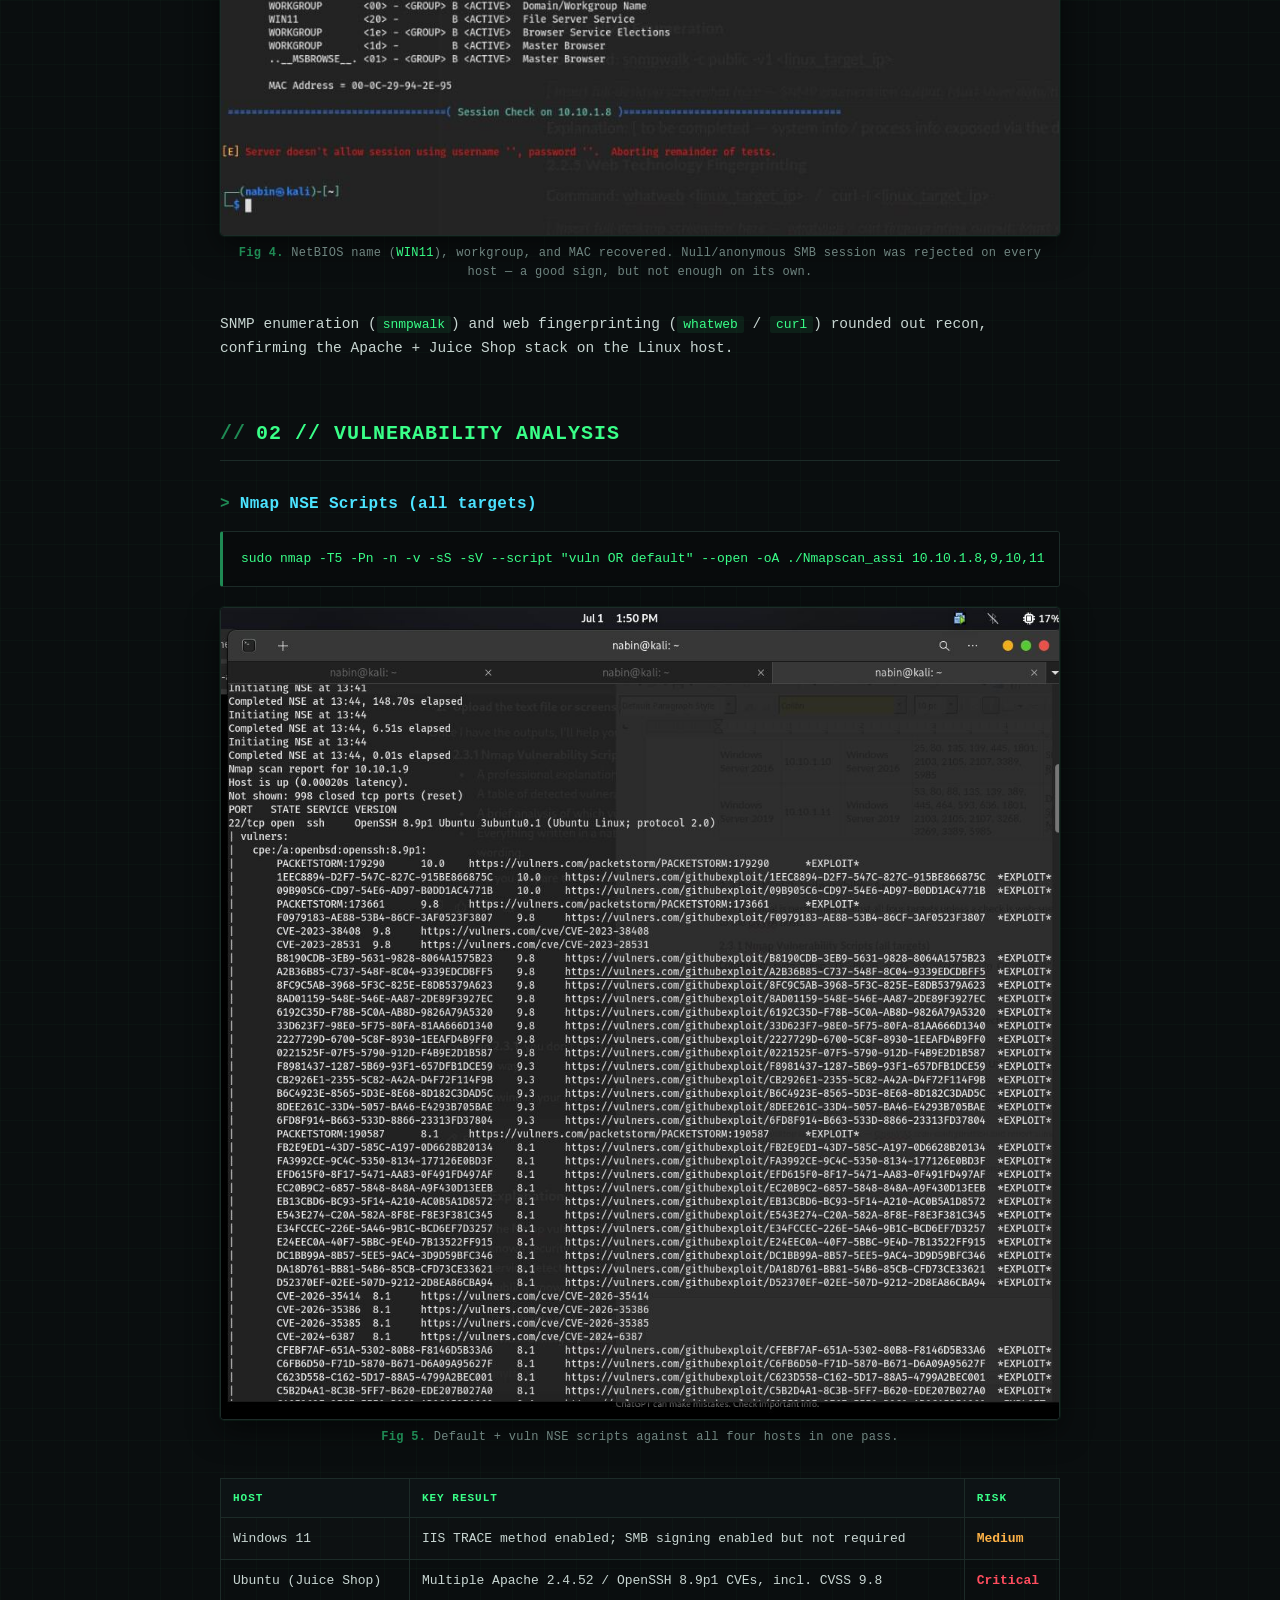
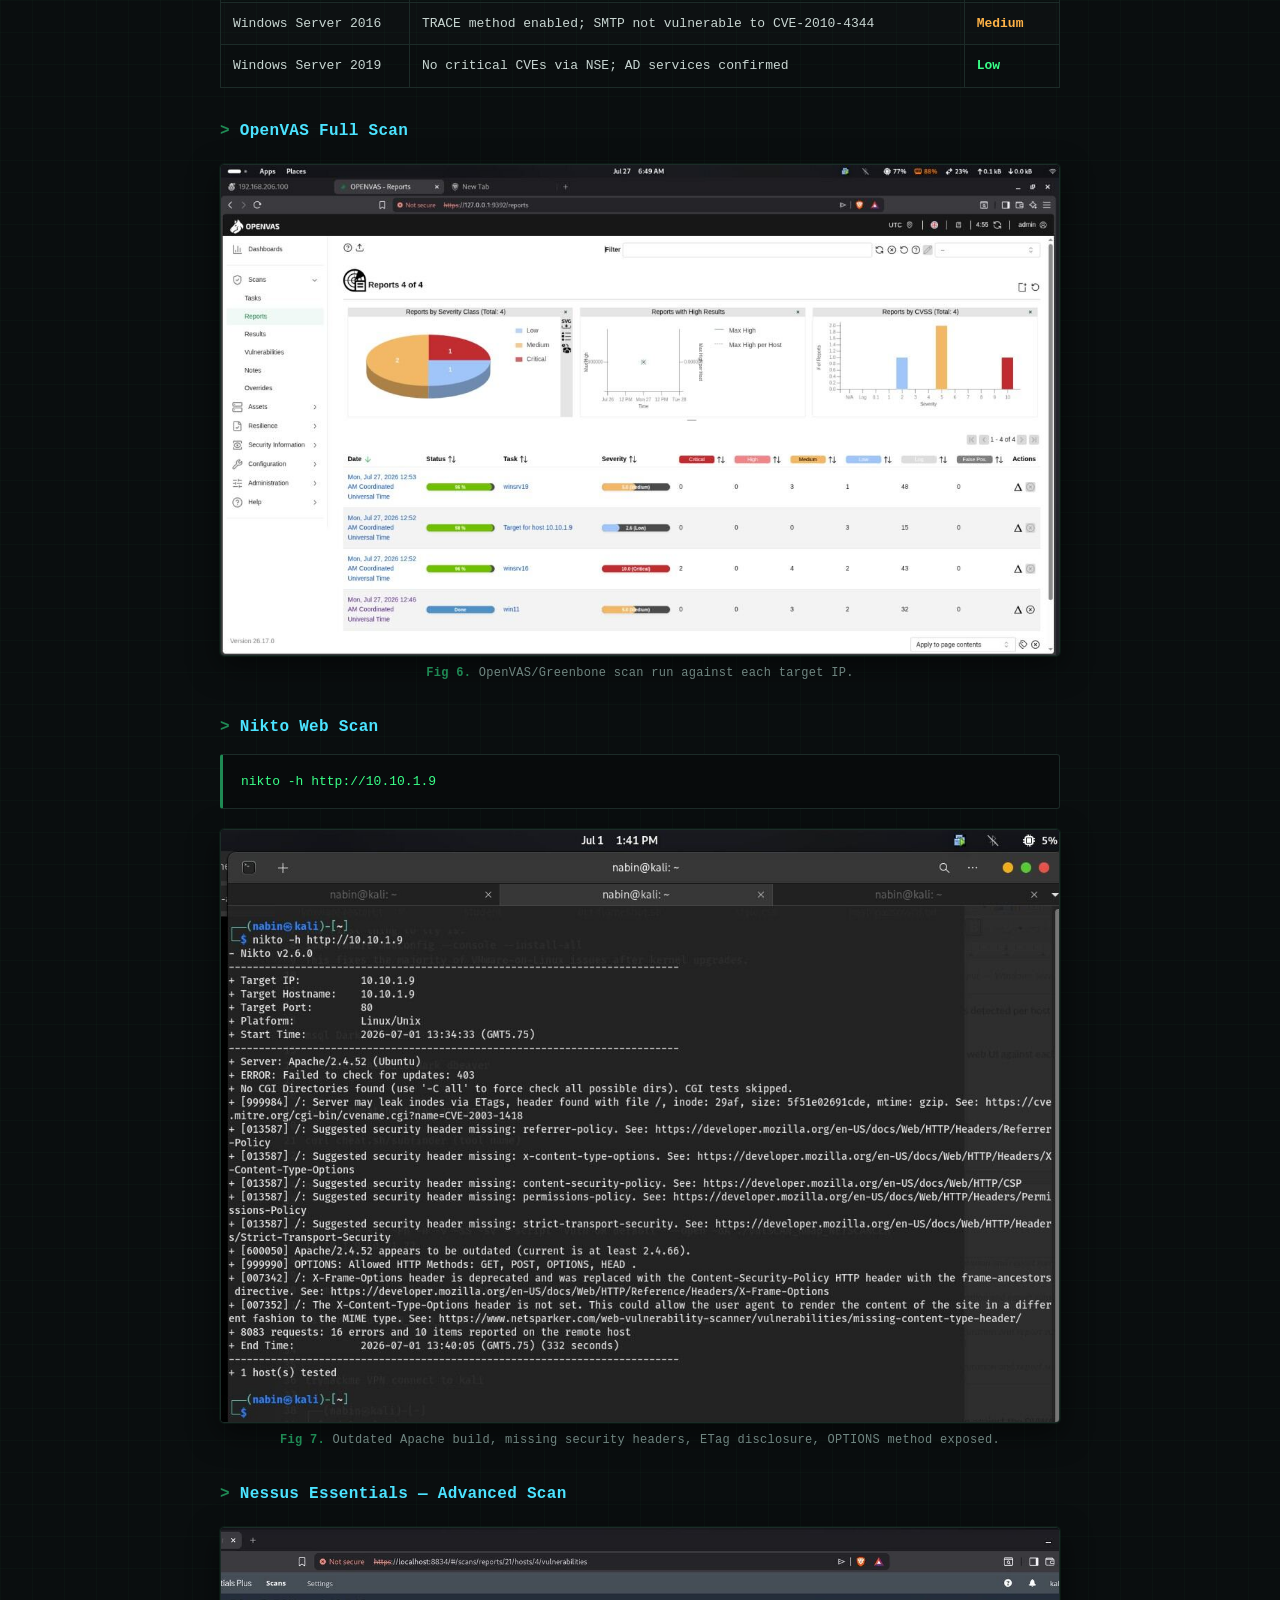
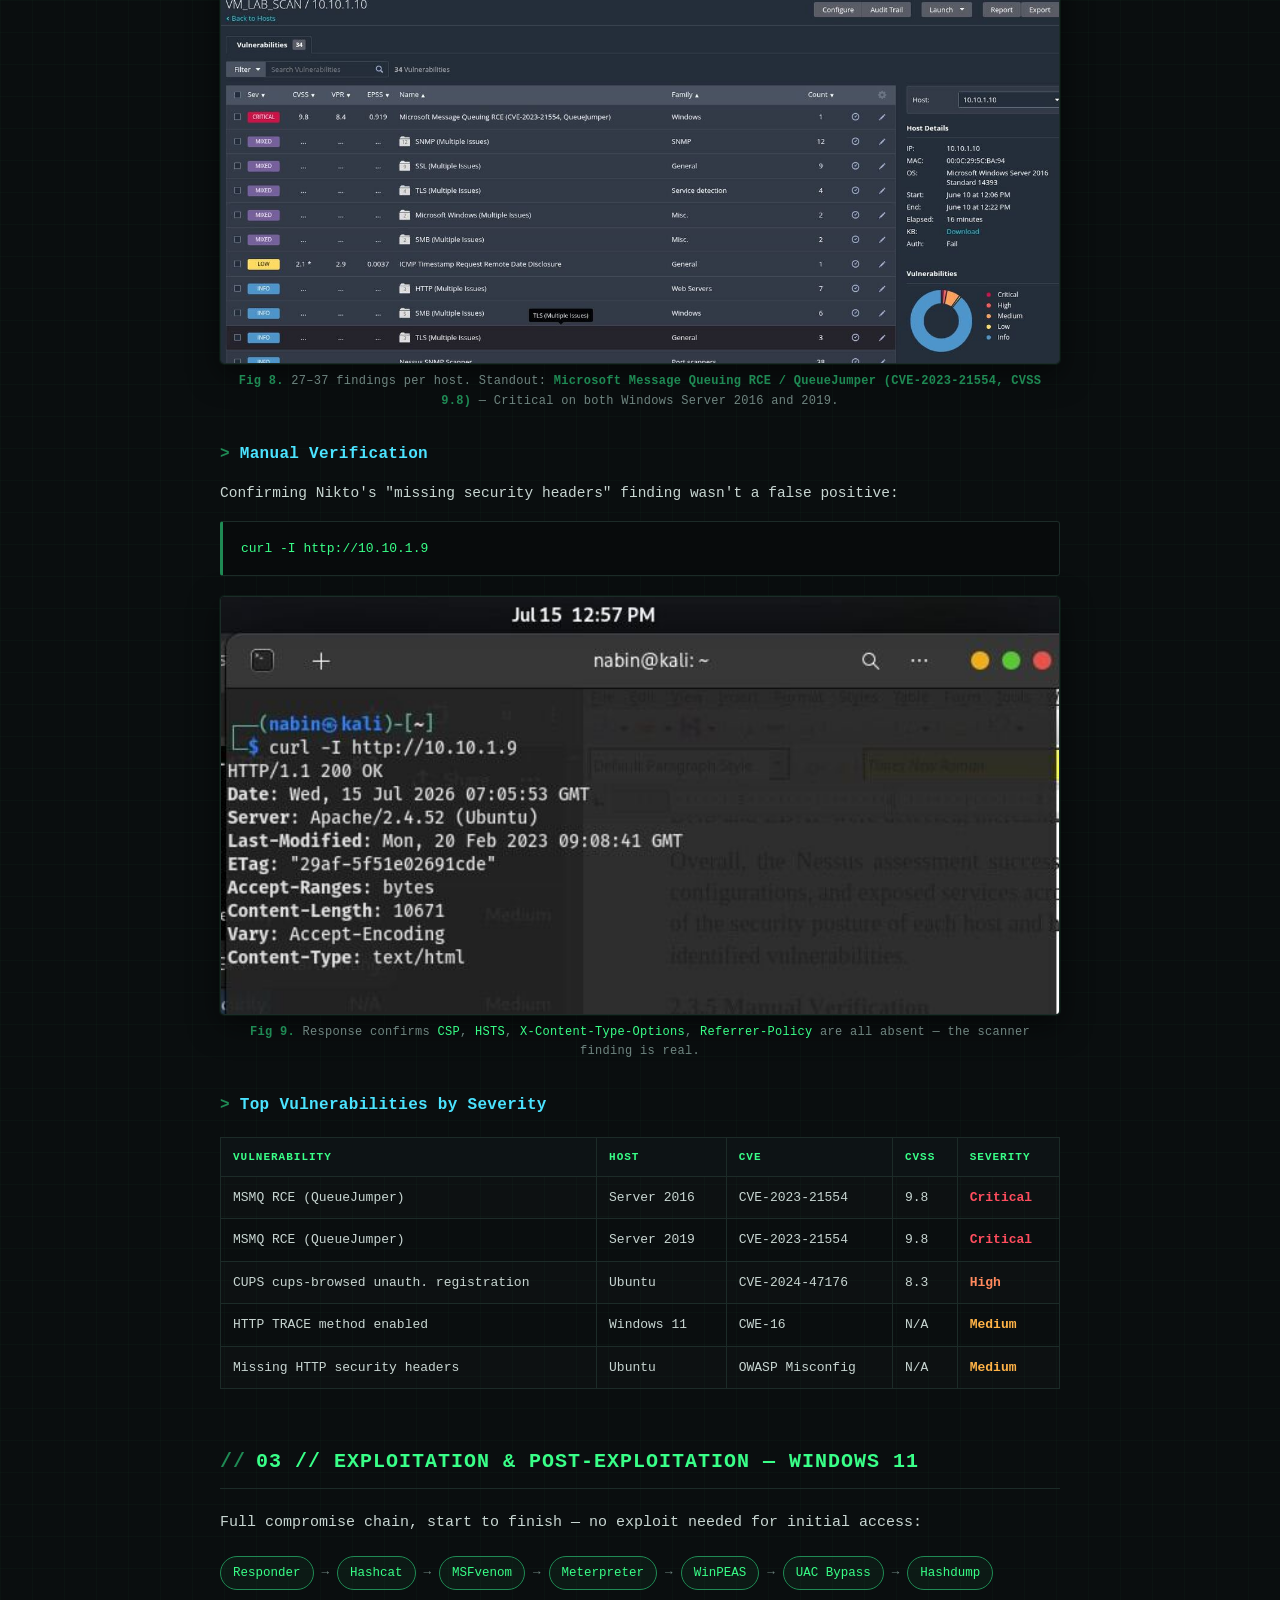
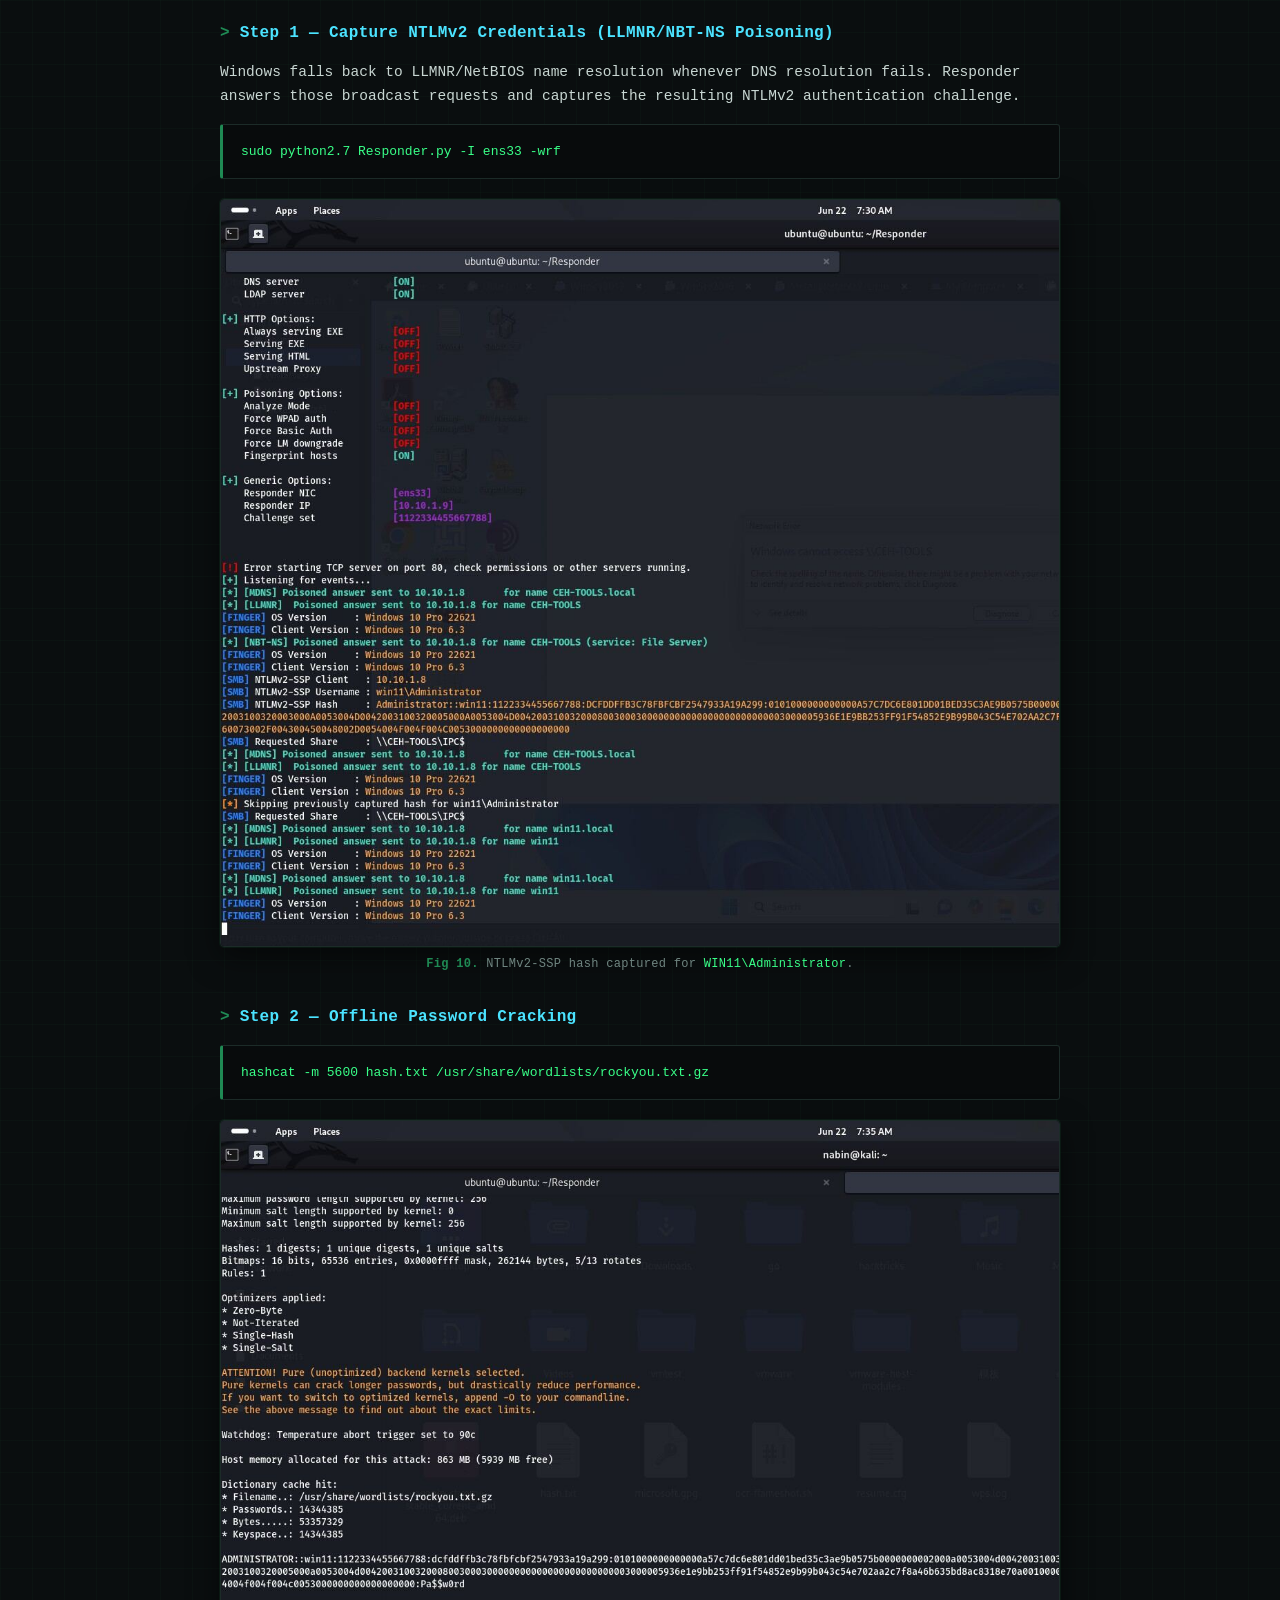
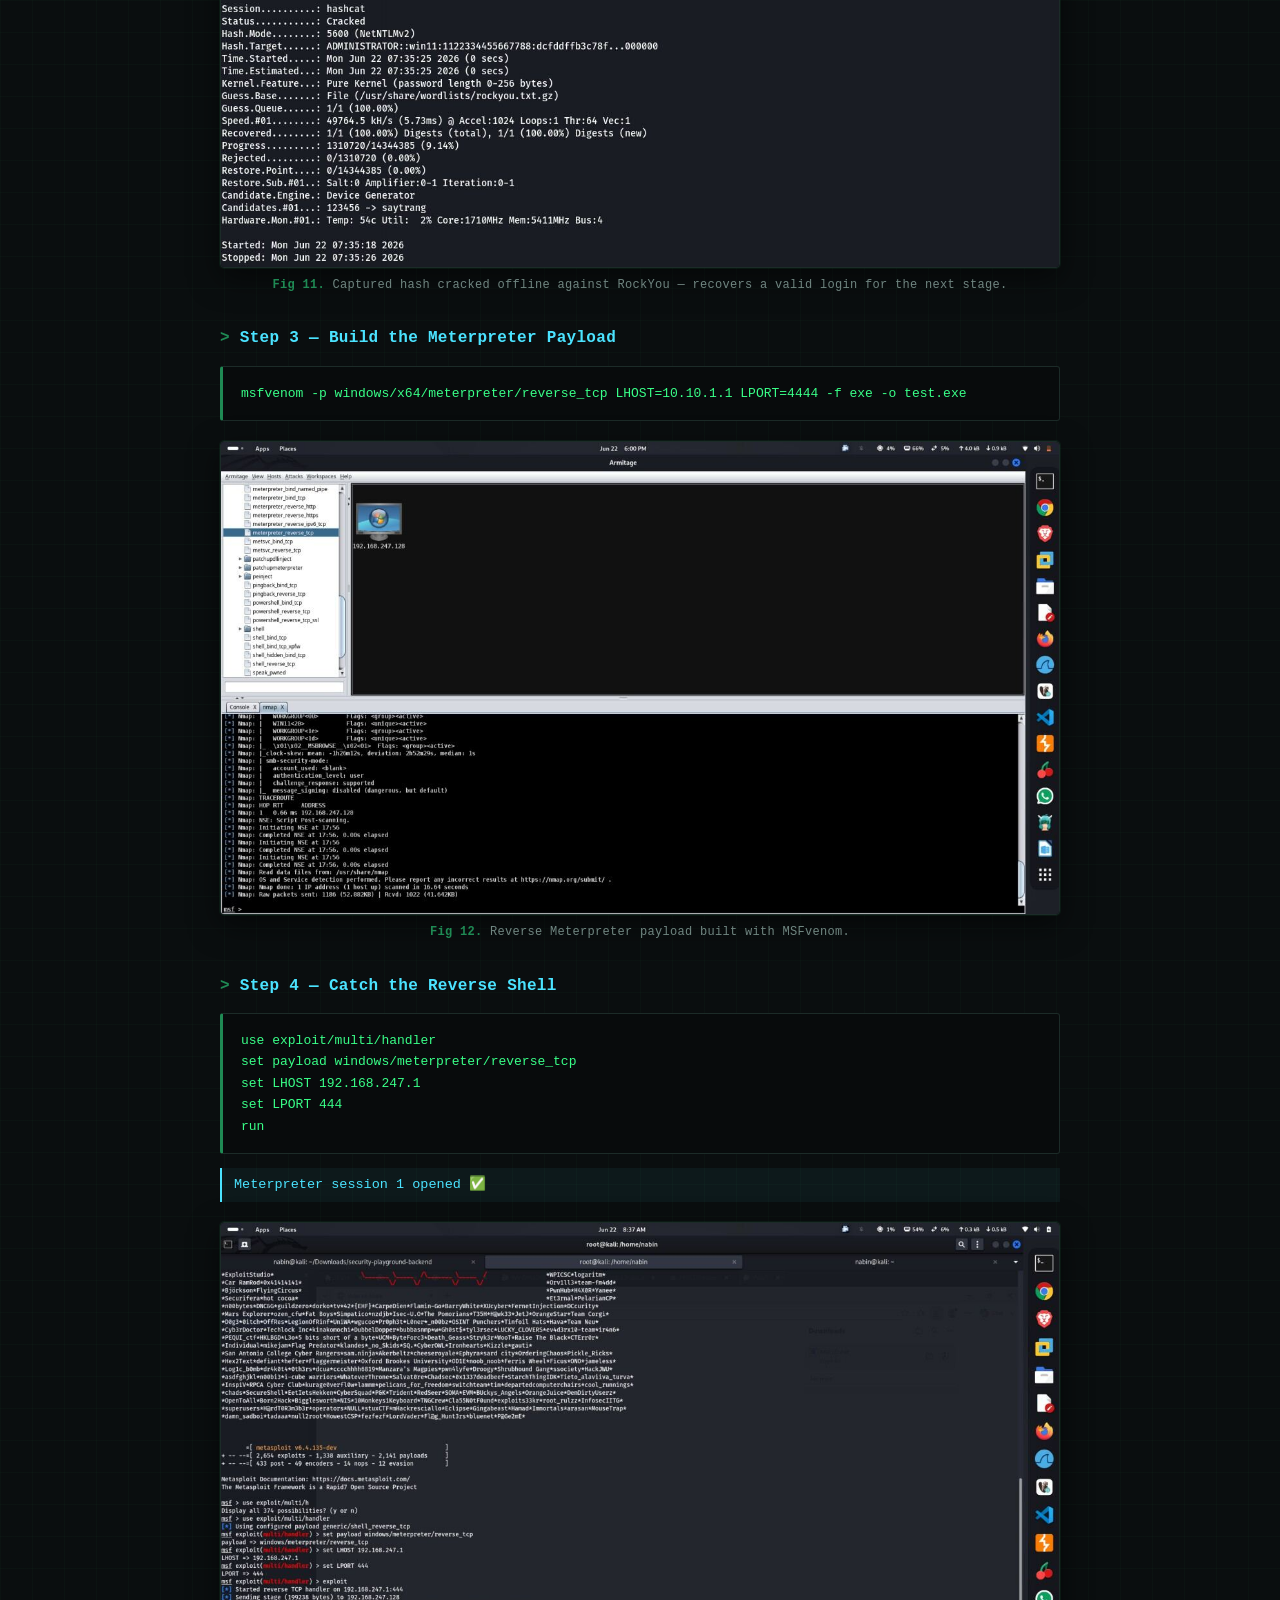
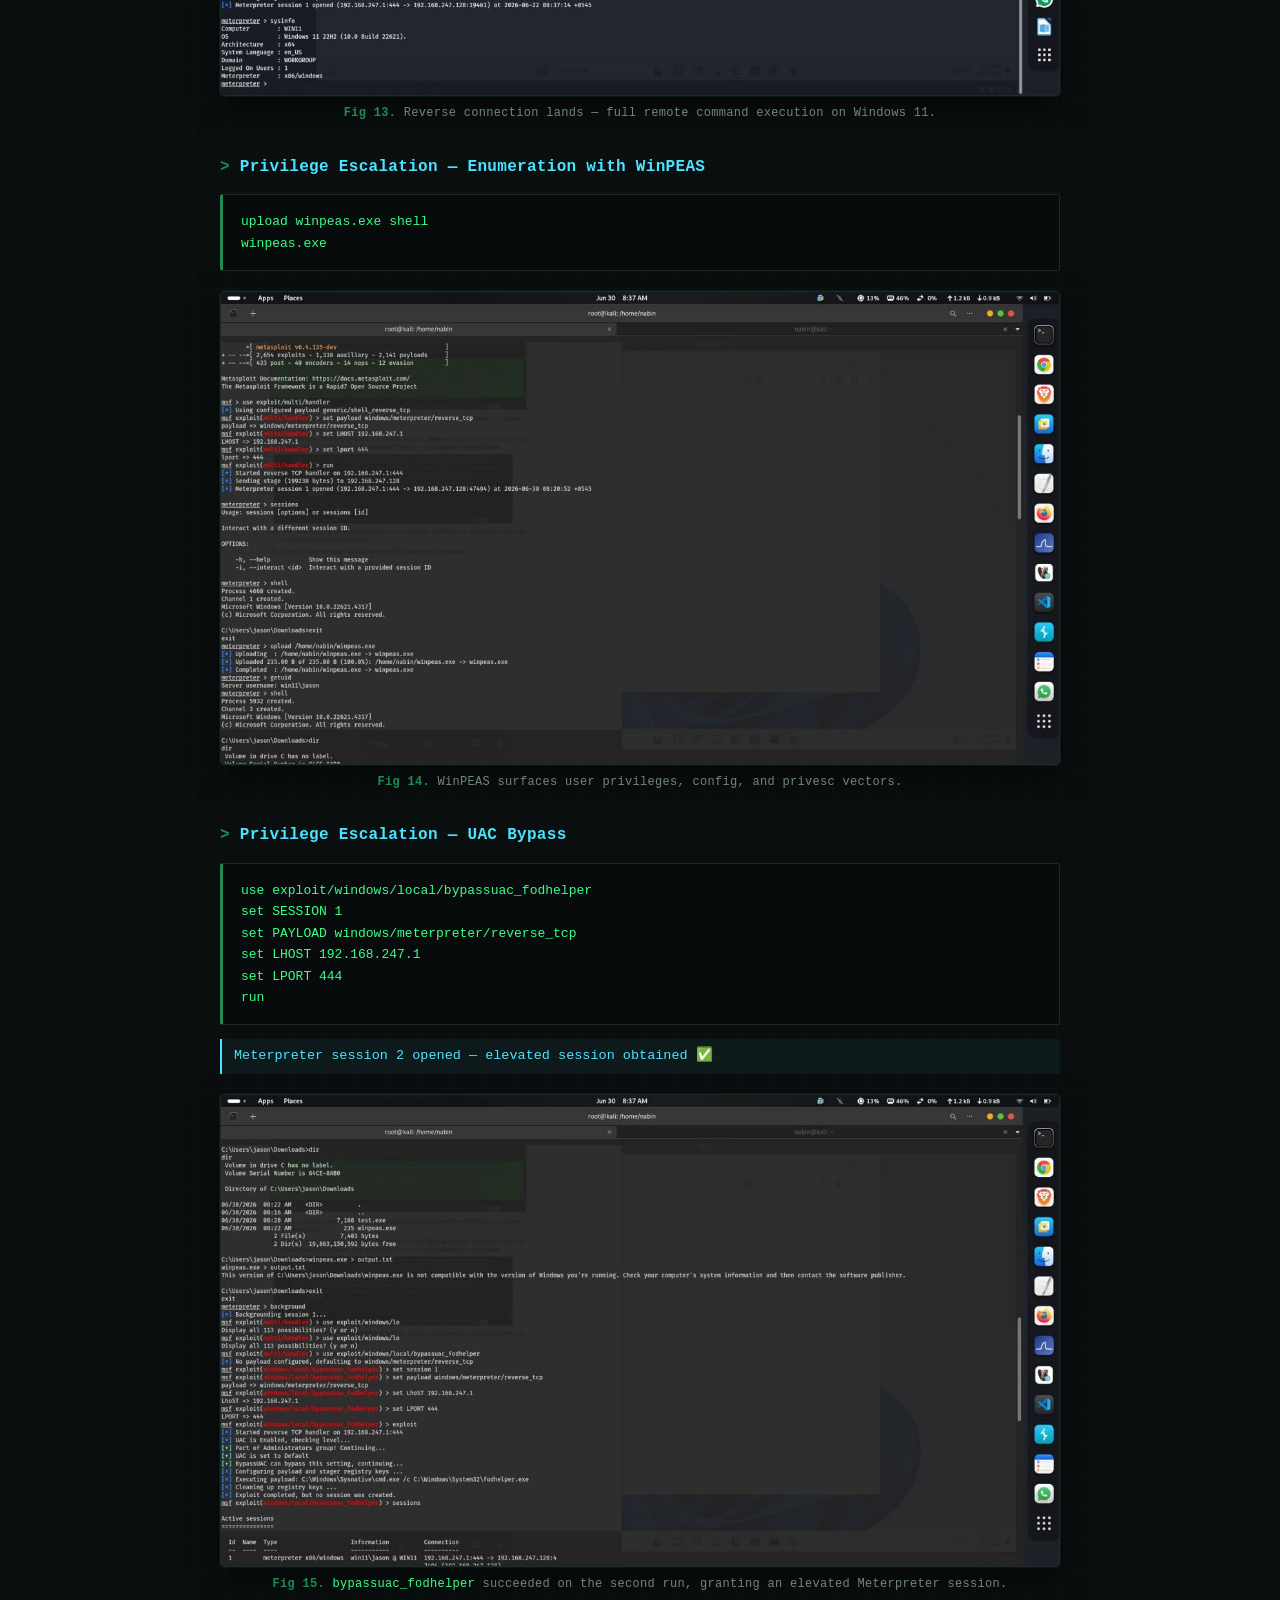
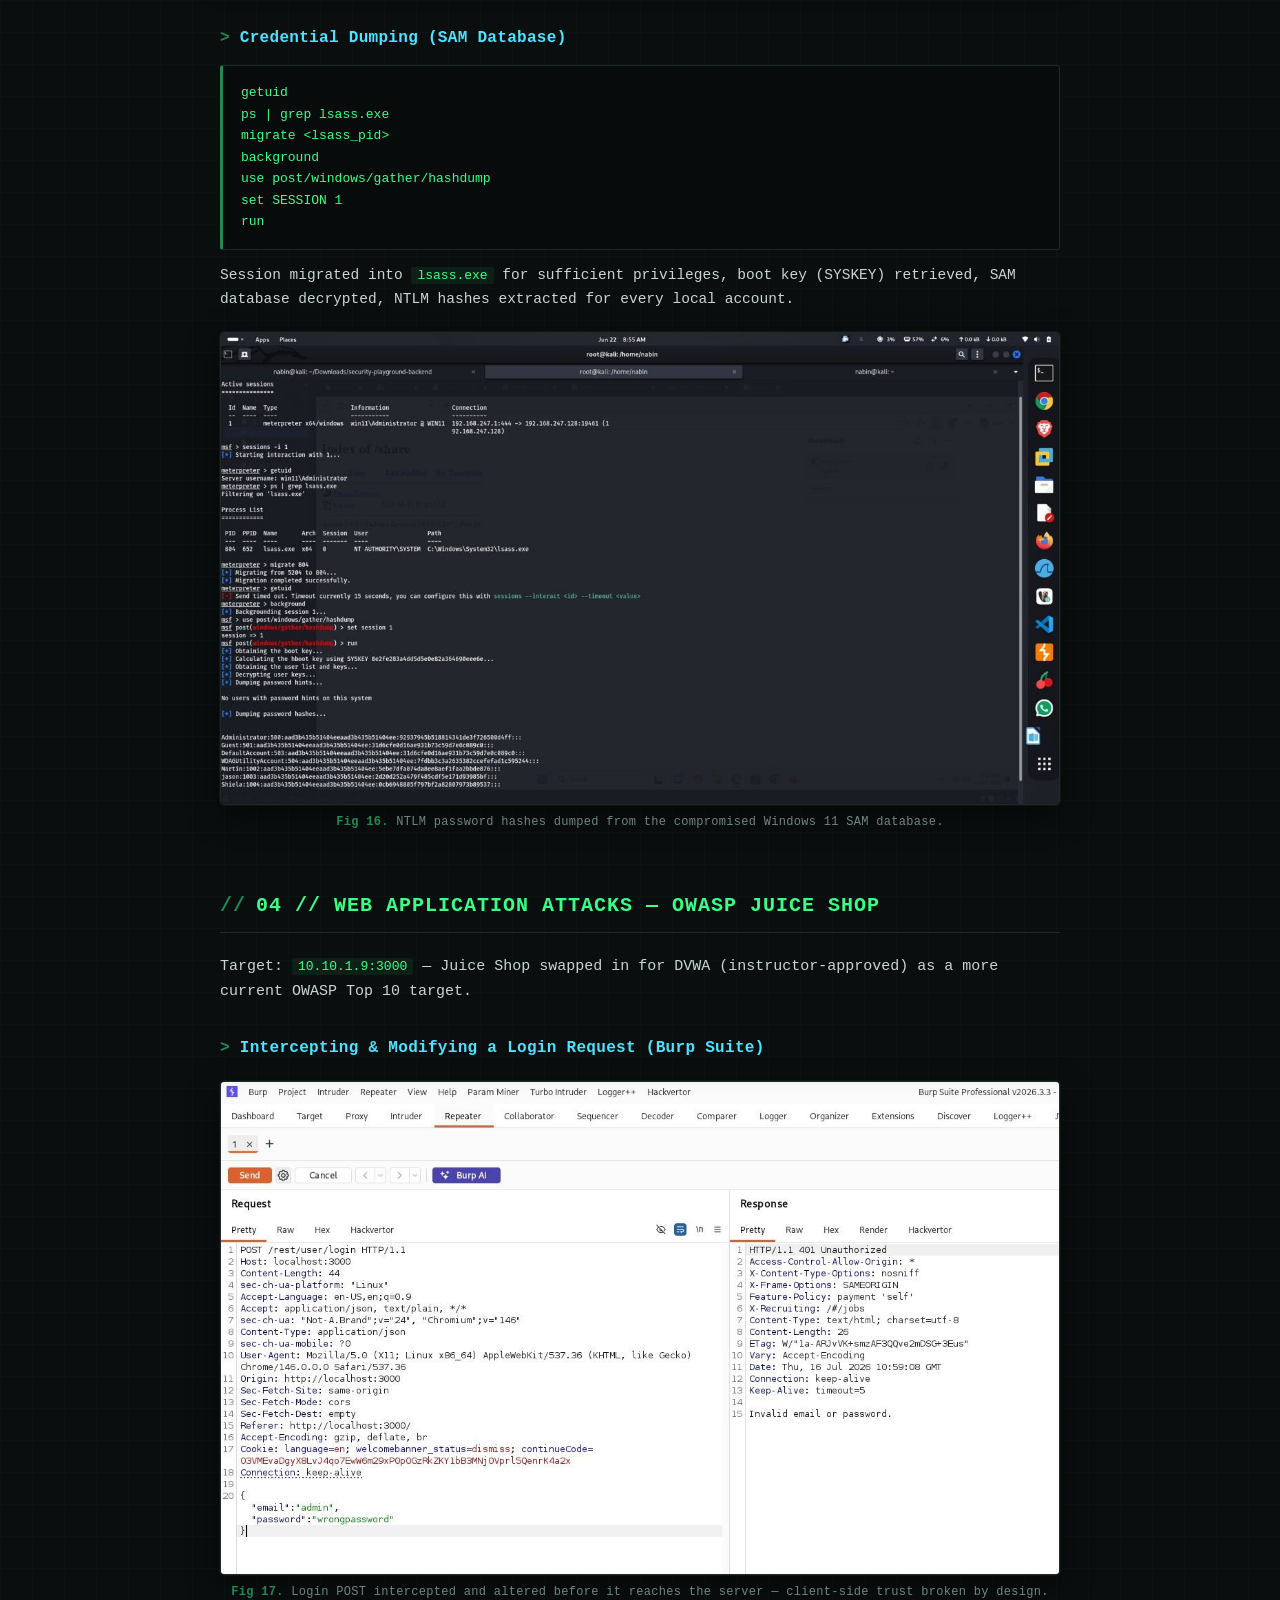
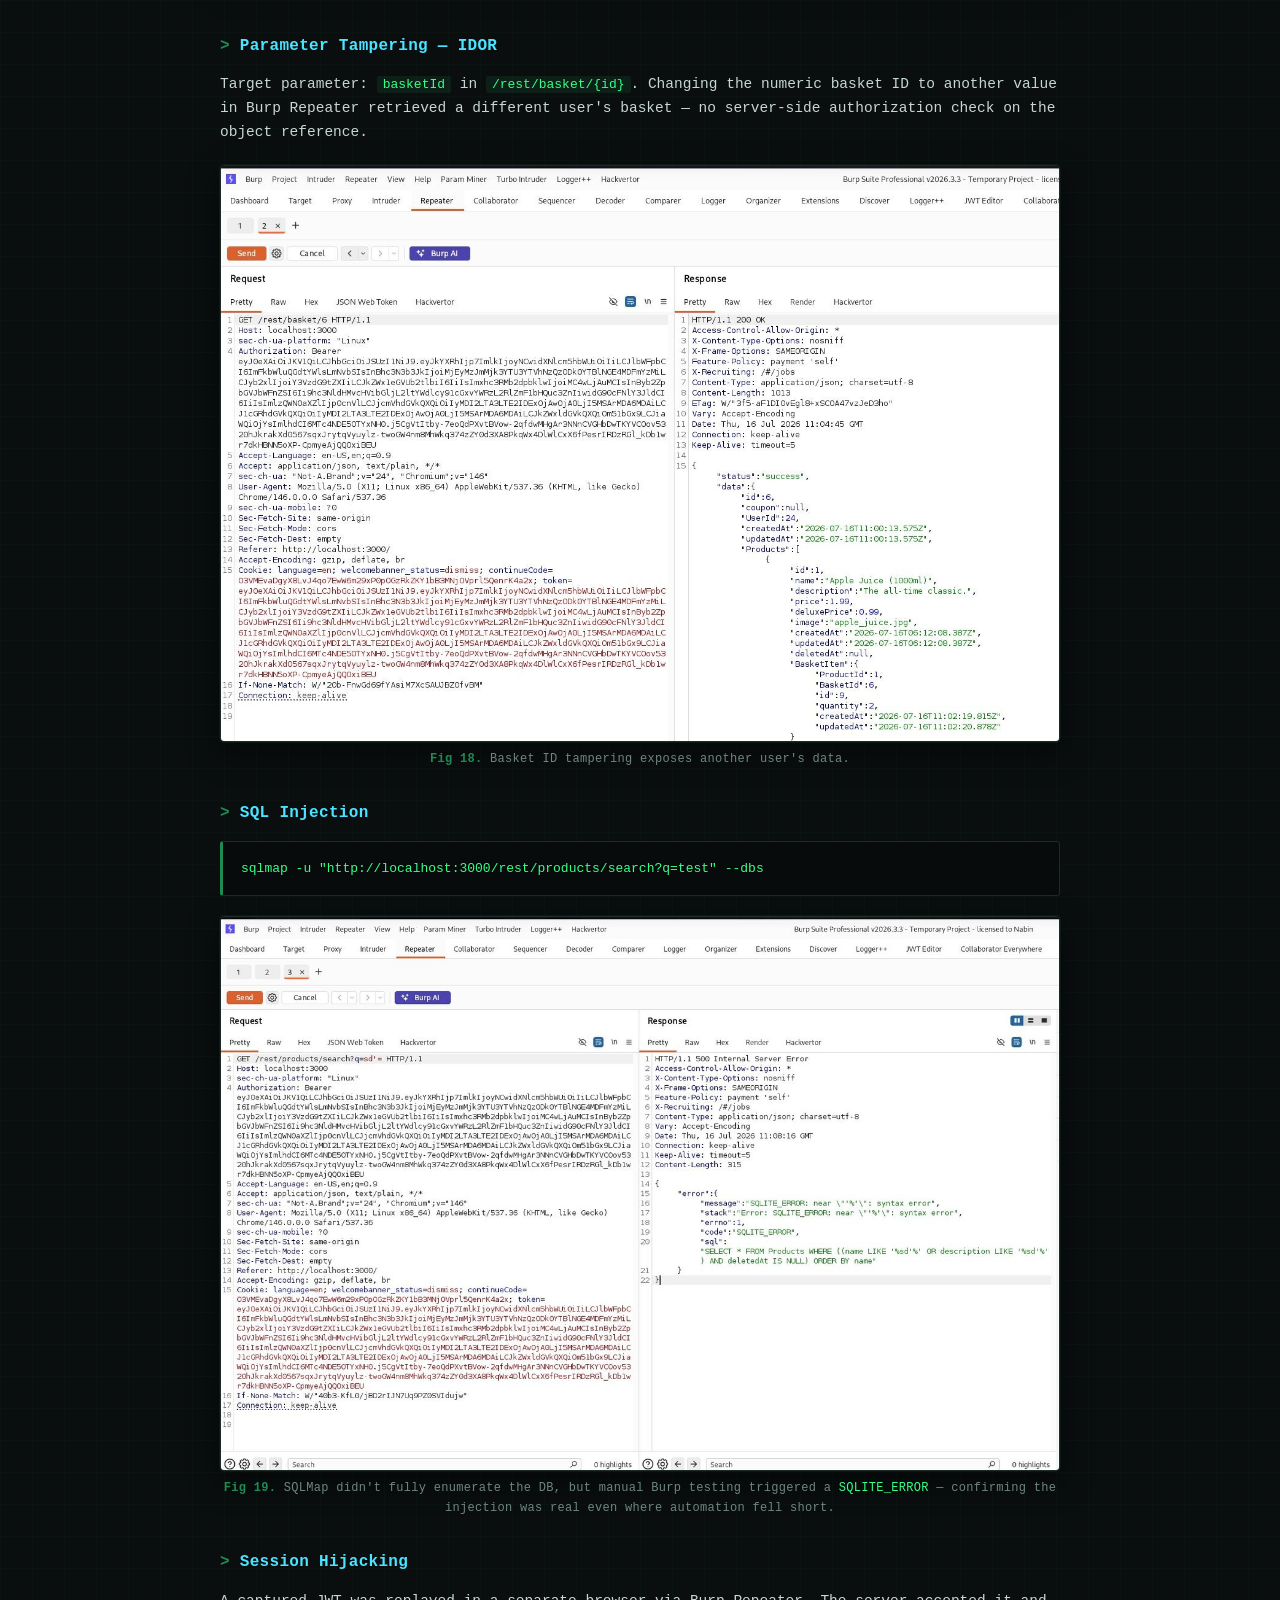
